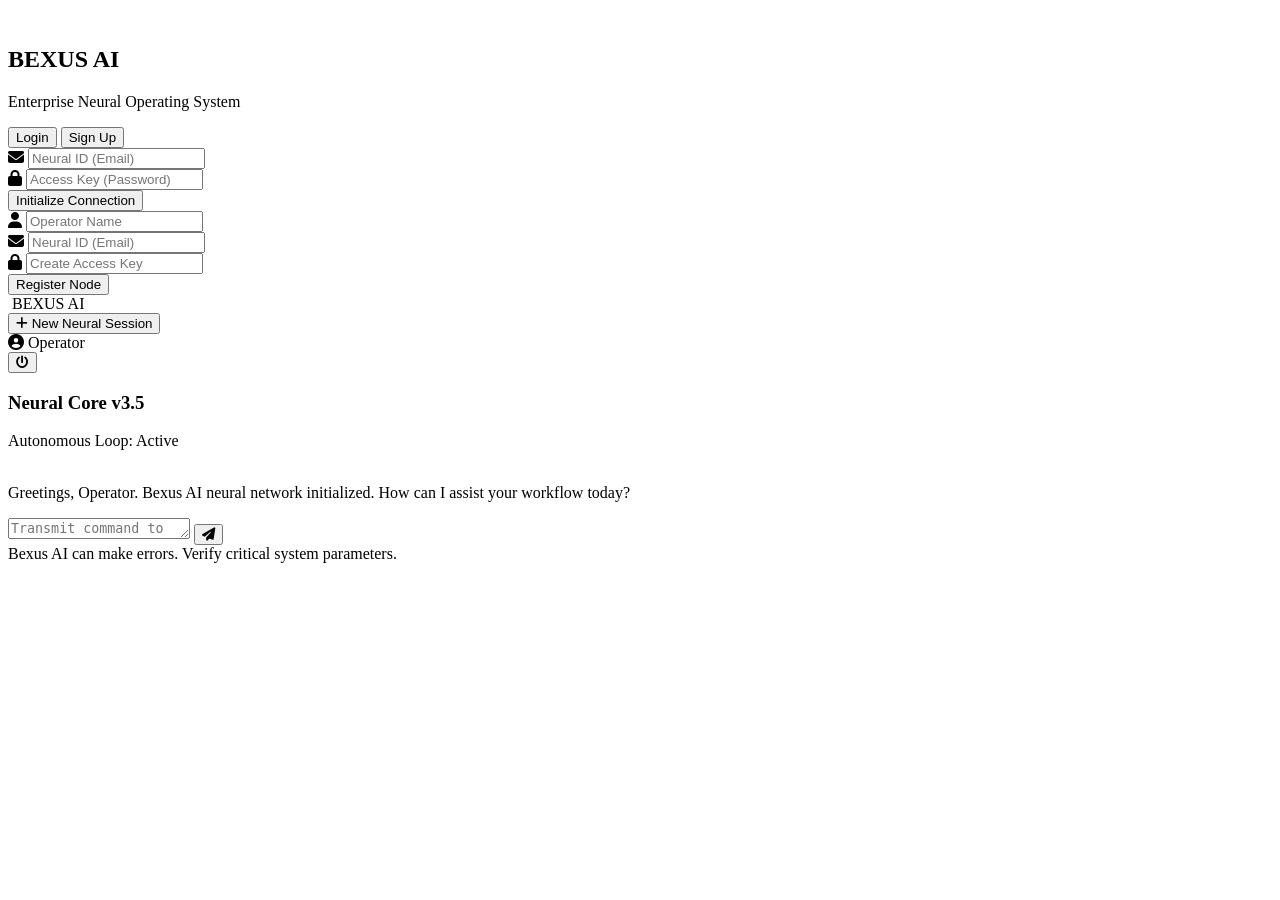
==== index.html @ 7ac2e6e9 "Add initial HTML structure for Bexus AI app" ====
<!DOCTYPE html>
<html lang="en">
<head>
    <meta charset="UTF-8">
    <meta name="viewport" content="width=device-width, initial-scale=1.0">
    <title>Bexus AI - Enterprise Neural OS</title>
    <link rel="stylesheet" href="style.css">
    <!-- FontAwesome for Icons -->
    <link rel="stylesheet" href="https://cdnjs.cloudflare.com/ajax/libs/font-awesome/6.4.0/css/all.min.css">
</head>
<body>

    <!-- AUTHENTICATION SCREEN -->
    <div id="auth-container" class="auth-wrapper">
        <div class="auth-card">
            <div class="auth-header">
                <i class="fa-solid fa-brain-circuit glow-icon"></i>
                <h2>BEXUS AI</h2>
                <p>Enterprise Neural Operating System</p>
            </div>
            
            <div class="tab-switcher">
                <button class="tab-btn active" onclick="switchTab('login')">Login</button>
                <button class="tab-btn" onclick="switchTab('signup')">Sign Up</button>
            </div>

            <!-- Login Form -->
            <form id="login-form" class="auth-form" onsubmit="handleAuth(event, 'login')">
                <div class="input-group">
                    <i class="fa-solid fa-envelope"></i>
                    <input type="email" placeholder="Neural ID (Email)" required>
                </div>
                <div class="input-group">
                    <i class="fa-solid fa-lock"></i>
                    <input type="password" placeholder="Access Key (Password)" required>
                </div>
                <button type="submit" class="primary-btn">Initialize Connection</button>
            </form>

            <!-- Signup Form -->
            <form id="signup-form" class="auth-form hidden" onsubmit="handleAuth(event, 'signup')">
                <div class="input-group">
                    <i class="fa-solid fa-user"></i>
                    <input type="text" placeholder="Operator Name" required>
                </div>
                <div class="input-group">
                    <i class="fa-solid fa-envelope"></i>
                    <input type="email" placeholder="Neural ID (Email)" required>
                </div>
                <div class="input-group">
                    <i class="fa-solid fa-lock"></i>
                    <input type="password" placeholder="Create Access Key" required>
                </div>
                <button type="submit" class="primary-btn">Register Node</button>
            </form>
        </div>
    </div>

    <!-- MAIN APP DASHBOARD (Hidden by default) -->
    <div id="app-container" class="app-wrapper hidden">
        <!-- Sidebar -->
        <aside class="sidebar">
            <div class="sidebar-brand">
                <i class="fa-solid fa-brain-circuit"></i>
                <span>BEXUS AI</span>
            </div>
            <button class="new-chat-btn" onclick="startNewChat()">
                <i class="fa-solid fa-plus"></i> New Neural Session
            </button>
            <div class="chat-history-list" id="history-list">
                <!-- Dynamic History Will Go Here -->
            </div>
            <div class="sidebar-footer">
                <div class="user-profile">
                    <i class="fa-solid fa-circle-user"></i>
                    <span id="display-username">Operator</span>
                </div>
                <button class="logout-btn" onclick="handleLogout()" title="Disconnect">
                    <i class="fa-solid fa-power-off"></i>
                </button>
            </div>
        </aside>

        <!-- Main Chat Area -->
        <main class="chat-main">
            <header class="chat-header">
                <h3>Neural Core v3.5</h3>
                <div class="system-status">
                    <span class="status-dot"></span> Autonomous Loop: Active
                </div>
            </header>

            <div class="chat-messages" id="chat-messages">
                <div class="message ai-message">
                    <div class="msg-icon"><i class="fa-solid fa-brain-circuit"></i></div>
                    <div class="msg-content">
                        <p>Greetings, Operator. Bexus AI neural network initialized. How can I assist your workflow today?</p>
                    </div>
                </div>
            </div>

            <div class="chat-input-area">
                <div class="input-box-wrapper">
                    <textarea id="user-input" placeholder="Transmit command to Bexus AI..." rows="1" onkeydown="handleKeyPress(event)"></textarea>
                    <button class="send-btn" onclick="sendMessage()">
                        <i class="fa-solid fa-paper-plane"></i>
                    </button>
                </div>
                <div class="disclaimer">Bexus AI can make errors. Verify critical system parameters.</div>
            </div>
        </main>
    </div>

    <script src="script.js"></script>
</body>
</html>
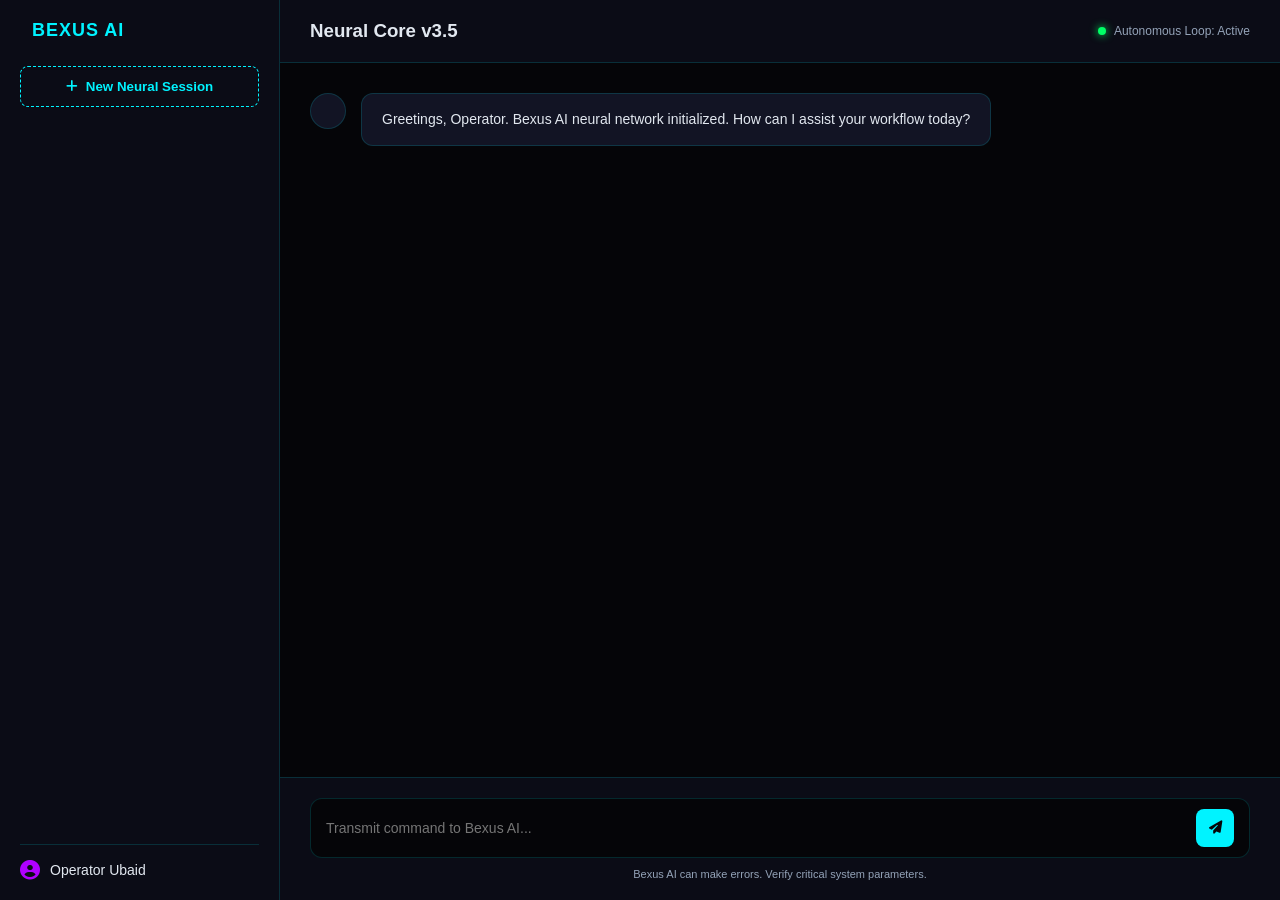
==== commit 4fe2a95b: "Update index.html" ====
--- a/index.html
+++ b/index.html
@@ -10,54 +10,8 @@
 </head>
 <body>
 
-    <!-- AUTHENTICATION SCREEN -->
-    <div id="auth-container" class="auth-wrapper">
-        <div class="auth-card">
-            <div class="auth-header">
-                <i class="fa-solid fa-brain-circuit glow-icon"></i>
-                <h2>BEXUS AI</h2>
-                <p>Enterprise Neural Operating System</p>
-            </div>
-            
-            <div class="tab-switcher">
-                <button class="tab-btn active" onclick="switchTab('login')">Login</button>
-                <button class="tab-btn" onclick="switchTab('signup')">Sign Up</button>
-            </div>
-
-            <!-- Login Form -->
-            <form id="login-form" class="auth-form" onsubmit="handleAuth(event, 'login')">
-                <div class="input-group">
-                    <i class="fa-solid fa-envelope"></i>
-                    <input type="email" placeholder="Neural ID (Email)" required>
-                </div>
-                <div class="input-group">
-                    <i class="fa-solid fa-lock"></i>
-                    <input type="password" placeholder="Access Key (Password)" required>
-                </div>
-                <button type="submit" class="primary-btn">Initialize Connection</button>
-            </form>
-
-            <!-- Signup Form -->
-            <form id="signup-form" class="auth-form hidden" onsubmit="handleAuth(event, 'signup')">
-                <div class="input-group">
-                    <i class="fa-solid fa-user"></i>
-                    <input type="text" placeholder="Operator Name" required>
-                </div>
-                <div class="input-group">
-                    <i class="fa-solid fa-envelope"></i>
-                    <input type="email" placeholder="Neural ID (Email)" required>
-                </div>
-                <div class="input-group">
-                    <i class="fa-solid fa-lock"></i>
-                    <input type="password" placeholder="Create Access Key" required>
-                </div>
-                <button type="submit" class="primary-btn">Register Node</button>
-            </form>
-        </div>
-    </div>
-
-    <!-- MAIN APP DASHBOARD (Hidden by default) -->
-    <div id="app-container" class="app-wrapper hidden">
+    <!-- MAIN APP DASHBOARD (Visible immediately without login) -->
+    <div id="app-container" class="app-wrapper">
         <!-- Sidebar -->
         <aside class="sidebar">
             <div class="sidebar-brand">
@@ -73,11 +27,8 @@
             <div class="sidebar-footer">
                 <div class="user-profile">
                     <i class="fa-solid fa-circle-user"></i>
-                    <span id="display-username">Operator</span>
+                    <span id="display-username">Operator Ubaid</span>
                 </div>
-                <button class="logout-btn" onclick="handleLogout()" title="Disconnect">
-                    <i class="fa-solid fa-power-off"></i>
-                </button>
             </div>
         </aside>
 
--- a/style.css
+++ b/style.css
@@ -0,0 +1,379 @@
+:root {
+    --bg-deep: #050508;
+    --bg-panel: #0b0c16;
+    --bg-card: #121424;
+    --neon-cyan: #00f3ff;
+    --neon-purple: #b000ff;
+    --text-main: #e2e8f0;
+    --text-muted: #94a3b8;
+    --border-color: rgba(0, 243, 255, 0.15);
+}
+
+* {
+    box-sizing: border-box;
+    margin: 0;
+    padding: 0;
+    font-family: 'Segoe UI', Roboto, Helvetica, Arial, sans-serif;
+}
+
+body {
+    background-color: var(--bg-deep);
+    color: var(--text-main);
+    height: 100vh;
+    overflow: hidden;
+}
+
+.hidden {
+    display: none !important;
+}
+
+/* AUTHENTICATION STYLES */
+.auth-wrapper {
+    display: flex;
+    justify-content: center;
+    align-items: center;
+    height: 100vh;
+    background: radial-gradient(circle at center, #120b24 0%, var(--bg-deep) 100%);
+}
+
+.auth-card {
+    background: var(--bg-panel);
+    border: 1px solid var(--border-color);
+    padding: 40px;
+    border-radius: 16px;
+    width: 100%;
+    max-width: 420px;
+    box-shadow: 0 0 40px rgba(176, 0, 255, 0.1);
+}
+
+.auth-header {
+    text-align: center;
+    margin-bottom: 30px;
+}
+
+.glow-icon {
+    font-size: 40px;
+    color: var(--neon-cyan);
+    filter: drop-shadow(0 0 10px var(--neon-cyan));
+    margin-bottom: 10px;
+}
+
+.auth-header h2 {
+    font-size: 26px;
+    letter-spacing: 2px;
+    color: #fff;
+}
+
+.auth-header p {
+    color: var(--text-muted);
+    font-size: 13px;
+    margin-top: 5px;
+}
+
+.tab-switcher {
+    display: flex;
+    background: var(--bg-deep);
+    border-radius: 8px;
+    margin-bottom: 25px;
+    padding: 4px;
+}
+
+.tab-btn {
+    flex: 1;
+    background: transparent;
+    border: none;
+    color: var(--text-muted);
+    padding: 10px;
+    cursor: pointer;
+    font-weight: 600;
+    border-radius: 6px;
+    transition: 0.3s;
+}
+
+.tab-btn.active {
+    background: var(--bg-card);
+    color: var(--neon-cyan);
+    box-shadow: 0 0 10px rgba(0, 243, 255, 0.2);
+}
+
+.input-group {
+    position: relative;
+    margin-bottom: 20px;
+}
+
+.input-group i {
+    position: absolute;
+    left: 15px;
+    top: 50%;
+    transform: translateY(-50%);
+    color: var(--text-muted);
+}
+
+.input-group input {
+    width: 100%;
+    background: var(--bg-deep);
+    border: 1px solid var(--border-color);
+    padding: 12px 15px 12px 45px;
+    border-radius: 8px;
+    color: #fff;
+    font-size: 14px;
+    outline: none;
+    transition: 0.3s;
+}
+
+.input-group input:focus {
+    border-color: var(--neon-cyan);
+    box-shadow: 0 0 10px rgba(0, 243, 255, 0.3);
+}
+
+.primary-btn {
+    width: 100%;
+    background: linear-gradient(135deg, var(--neon-cyan), var(--neon-purple));
+    border: none;
+    padding: 12px;
+    border-radius: 8px;
+    color: #fff;
+    font-weight: bold;
+    cursor: pointer;
+    letter-spacing: 1px;
+    transition: 0.3s;
+}
+
+.primary-btn:hover {
+    opacity: 0.9;
+    box-shadow: 0 0 20px rgba(0, 243, 255, 0.4);
+}
+
+/* MAIN APP DASHBOARD STYLES */
+.app-wrapper {
+    display: flex;
+    height: 100vh;
+}
+
+.sidebar {
+    width: 280px;
+    background: var(--bg-panel);
+    border-right: 1px solid var(--border-color);
+    display: flex;
+    flex-direction: column;
+    padding: 20px;
+}
+
+.sidebar-brand {
+    display: flex;
+    align-items: center;
+    gap: 12px;
+    font-size: 18px;
+    font-weight: bold;
+    color: var(--neon-cyan);
+    margin-bottom: 25px;
+    letter-spacing: 1px;
+}
+
+.sidebar-brand i {
+    font-size: 24px;
+}
+
+.new-chat-btn {
+    background: transparent;
+    border: 1px dashed var(--neon-cyan);
+    color: var(--neon-cyan);
+    padding: 12px;
+    border-radius: 8px;
+    cursor: pointer;
+    font-weight: 600;
+    display: flex;
+    align-items: center;
+    justify-content: center;
+    gap: 8px;
+    margin-bottom: 20px;
+    transition: 0.3s;
+}
+
+.new-chat-btn:hover {
+    background: rgba(0, 243, 255, 0.1);
+    box-shadow: 0 0 15px rgba(0, 243, 255, 0.2);
+}
+
+.chat-history-list {
+    flex: 1;
+    overflow-y: auto;
+}
+
+.sidebar-footer {
+    display: flex;
+    align-items: center;
+    justify-content: space-between;
+    padding-top: 15px;
+    border-top: 1px solid var(--border-color);
+}
+
+.user-profile {
+    display: flex;
+    align-items: center;
+    gap: 10px;
+    font-size: 14px;
+    color: var(--text-main);
+}
+
+.user-profile i {
+    font-size: 20px;
+    color: var(--neon-purple);
+}
+
+.logout-btn {
+    background: transparent;
+    border: none;
+    color: #ff4d4d;
+    cursor: pointer;
+    font-size: 16px;
+    transition: 0.3s;
+}
+
+.logout-btn:hover {
+    text-shadow: 0 0 10px #ff4d4d;
+}
+
+/* CHAT MAIN WINDOW */
+.chat-main {
+    flex: 1;
+    display: flex;
+    flex-direction: column;
+    background: var(--bg-deep);
+}
+
+.chat-header {
+    padding: 20px 30px;
+    background: var(--bg-panel);
+    border-bottom: 1px solid var(--border-color);
+    display: flex;
+    justify-content: space-between;
+    align-items: center;
+}
+
+.system-status {
+    display: flex;
+    align-items: center;
+    gap: 8px;
+    font-size: 12px;
+    color: var(--text-muted);
+}
+
+.status-dot {
+    width: 8px;
+    height: 8px;
+    background-color: #00ff66;
+    border-radius: 50%;
+    box-shadow: 0 0 8px #00ff66;
+}
+
+.chat-messages {
+    flex: 1;
+    padding: 30px;
+    overflow-y: auto;
+    display: flex;
+    flex-direction: column;
+    gap: 20px;
+}
+
+.message {
+    display: flex;
+    gap: 15px;
+    max-width: 800px;
+}
+
+.ai-message {
+    align-self: flex-start;
+}
+
+.user-message {
+    align-self: flex-end;
+    flex-direction: row-reverse;
+}
+
+.msg-icon {
+    width: 36px;
+    height: 36px;
+    background: var(--bg-card);
+    border: 1px solid var(--border-color);
+    border-radius: 50%;
+    display: flex;
+    align-items: center;
+    justify-content: center;
+    color: var(--neon-cyan);
+}
+
+.user-message .msg-icon {
+    color: var(--neon-purple);
+}
+
+.msg-content {
+    background: var(--bg-card);
+    padding: 15px 20px;
+    border-radius: 12px;
+    border: 1px solid var(--border-color);
+    font-size: 14px;
+    line-height: 1.5;
+}
+
+.user-message .msg-content {
+    background: rgba(176, 0, 255, 0.1);
+    border-color: rgba(176, 0, 255, 0.3);
+}
+
+.chat-input-area {
+    padding: 20px 30px;
+    background: var(--bg-panel);
+    border-top: 1px solid var(--border-color);
+}
+
+.input-box-wrapper {
+    display: flex;
+    align-items: center;
+    background: var(--bg-deep);
+    border: 1px solid var(--border-color);
+    border-radius: 12px;
+    padding: 10px 15px;
+    gap: 10px;
+}
+
+.input-box-wrapper:focus-within {
+    border-color: var(--neon-cyan);
+    box-shadow: 0 0 15px rgba(0, 243, 255, 0.2);
+}
+
+textarea {
+    flex: 1;
+    background: transparent;
+    border: none;
+    color: #fff;
+    resize: none;
+    outline: none;
+    font-size: 14px;
+    max-height: 120px;
+}
+
+.send-btn {
+    background: var(--neon-cyan);
+    border: none;
+    width: 38px;
+    height: 38px;
+    border-radius: 8px;
+    color: var(--bg-deep);
+    cursor: pointer;
+    display: flex;
+    align-items: center;
+    justify-content: center;
+    transition: 0.3s;
+}
+
+.send-btn:hover {
+    box-shadow: 0 0 15px var(--neon-cyan);
+}
+
+.disclaimer {
+    text-align: center;
+    font-size: 11px;
+    color: var(--text-muted);
+    margin-top: 10px;
+}
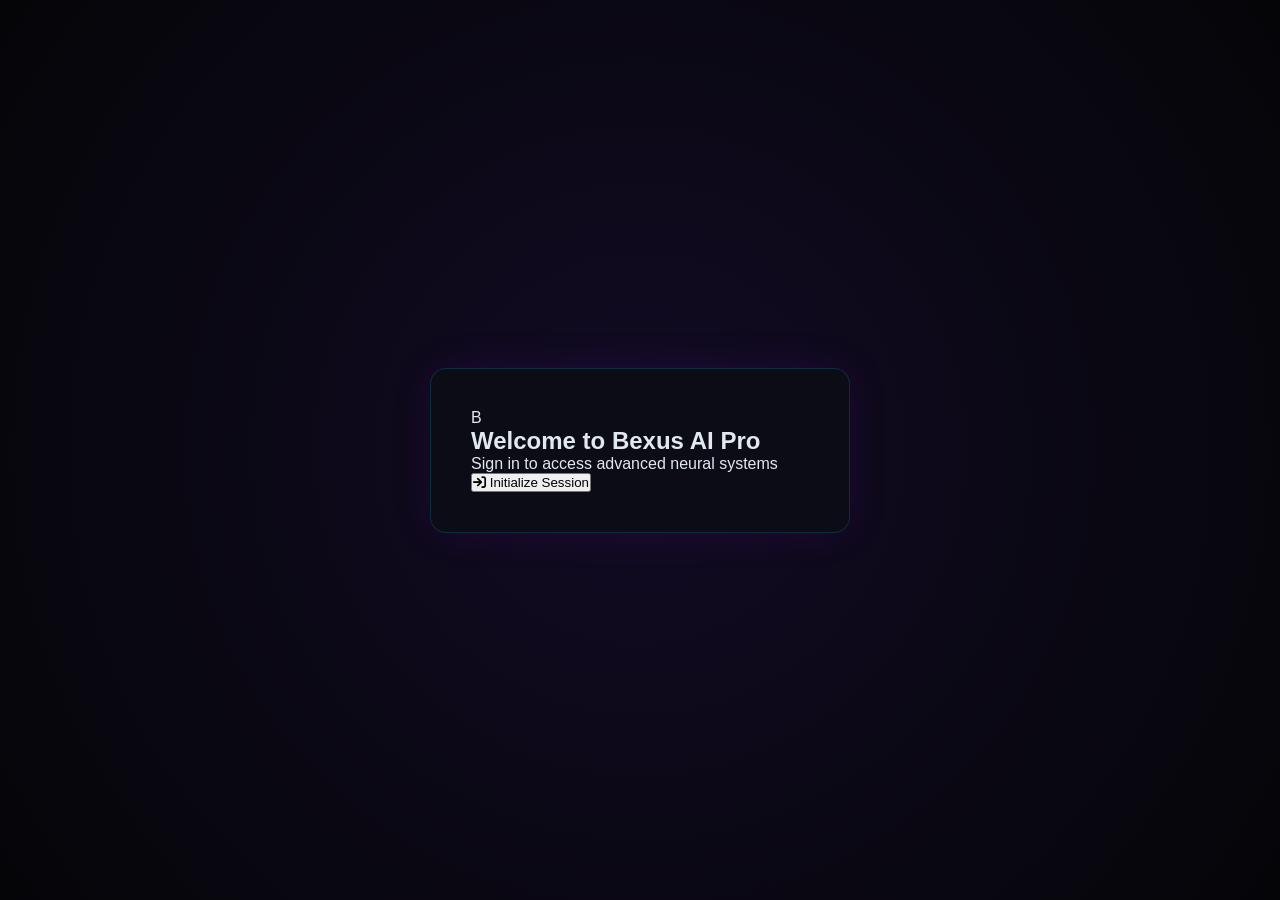
==== commit c6c024d9: "Update index.html" ====
--- a/index.html
+++ b/index.html
@@ -3,61 +3,95 @@
 <head>
     <meta charset="UTF-8">
     <meta name="viewport" content="width=device-width, initial-scale=1.0">
-    <title>Bexus AI - Enterprise Neural OS</title>
+    <title>Bexus AI Pro</title>
     <link rel="stylesheet" href="style.css">
-    <!-- FontAwesome for Icons -->
+    <!-- FontAwesome Icons -->
     <link rel="stylesheet" href="https://cdnjs.cloudflare.com/ajax/libs/font-awesome/6.4.0/css/all.min.css">
 </head>
 <body>
 
-    <!-- MAIN APP DASHBOARD (Visible immediately without login) -->
-    <div id="app-container" class="app-wrapper">
+    <!-- AUTHENTICATION SCREEN -->
+    <div id="auth-container" class="auth-wrapper">
+        <div class="auth-card">
+            <div class="auth-logo">B</div>
+            <h2>Welcome to Bexus AI Pro</h2>
+            <p>Sign in to access advanced neural systems</p>
+            <button class="auth-btn" onclick="handleLogin()">
+                <i class="fa-solid fa-arrow-right-to-bracket"></i> Initialize Session
+            </button>
+        </div>
+    </div>
+
+    <!-- MAIN APP DASHBOARD -->
+    <div id="app-container" class="app-wrapper hidden">
         <!-- Sidebar -->
-        <aside class="sidebar">
-            <div class="sidebar-brand">
-                <i class="fa-solid fa-brain-circuit"></i>
-                <span>BEXUS AI</span>
+        <aside class="sidebar" id="sidebar">
+            <div class="sidebar-top">
+                <div class="brand-box">
+                    <div class="brand-logo">B</div>
+                    <span class="brand-name">Bexus AI Pro</span>
+                </div>
+                <button class="icon-btn" onclick="toggleSidebar()" title="Toggle Sidebar">
+                    <i class="fa-solid fa-panel-folds"></i>
+                </button>
             </div>
+
             <button class="new-chat-btn" onclick="startNewChat()">
-                <i class="fa-solid fa-plus"></i> New Neural Session
+                <i class="fa-solid fa-plus"></i> New chat
             </button>
+
+            <div class="search-chats">
+                <i class="fa-solid fa-magnifying-glass"></i>
+                <input type="text" placeholder="Search chats" id="chat-search" oninput="filterChats()">
+            </div>
+
+            <div class="chats-category">Chats</div>
+            
             <div class="chat-history-list" id="history-list">
-                <!-- Dynamic History Will Go Here -->
+                <div class="history-item active" onclick="selectChat(this)">New chat</div>
             </div>
+
             <div class="sidebar-footer">
-                <div class="user-profile">
-                    <i class="fa-solid fa-circle-user"></i>
-                    <span id="display-username">Operator Ubaid</span>
+                <div class="user-profile" onclick="handleLogout()">
+                    <div class="user-avatar" id="user-initial">U</div>
+                    <div class="user-info">
+                        <span id="username-display">ubaid</span>
+                        <span class="logout-text">Click to sign out</span>
+                    </div>
                 </div>
             </div>
         </aside>
 
         <!-- Main Chat Area -->
         <main class="chat-main">
-            <header class="chat-header">
-                <h3>Neural Core v3.5</h3>
-                <div class="system-status">
-                    <span class="status-dot"></span> Autonomous Loop: Active
+            <header class="main-header">
+                <div class="model-selector-dropdown">
+                    <span>Bexus AI Pro</span>
+                    <i class="fa-solid fa-chevron-down"></i>
                 </div>
             </header>
 
-            <div class="chat-messages" id="chat-messages">
-                <div class="message ai-message">
-                    <div class="msg-icon"><i class="fa-solid fa-brain-circuit"></i></div>
-                    <div class="msg-content">
-                        <p>Greetings, Operator. Bexus AI neural network initialized. How can I assist your workflow today?</p>
-                    </div>
+            <div class="chat-messages-container" id="chat-messages">
+                <!-- Empty State or Welcome Message -->
+                <div class="welcome-screen" id="welcome-screen">
+                    <h1>What can I help with today?</h1>
                 </div>
             </div>
 
-            <div class="chat-input-area">
-                <div class="input-box-wrapper">
-                    <textarea id="user-input" placeholder="Transmit command to Bexus AI..." rows="1" onkeydown="handleKeyPress(event)"></textarea>
-                    <button class="send-btn" onclick="sendMessage()">
-                        <i class="fa-solid fa-paper-plane"></i>
+            <div class="chat-input-section">
+                <div class="input-container">
+                    <div class="input-actions-left">
+                        <button class="tool-btn" title="Attach file"><i class="fa-solid fa-plus"></i></button>
+                        <button class="tool-btn web-search-btn" onclick="toggleWebSearch()"><i class="fa-solid fa-globe"></i> Web search</button>
+                    </div>
+                    <textarea id="user-input" placeholder="Message Bexus AI Pro..." rows="1" oninput="autoResize(this)" onkeydown="handleKeyPress(event)"></textarea>
+                    <button class="send-btn" id="send-btn" onclick="sendMessage()" disabled>
+                        <i class="fa-solid fa-arrow-up"></i>
                     </button>
                 </div>
-                <div class="disclaimer">Bexus AI can make errors. Verify critical system parameters.</div>
+                <div class="disclaimer-footer">
+                    Bexus AI Pro can make mistakes. Consider checking important information.
+                </div>
             </div>
         </main>
     </div>
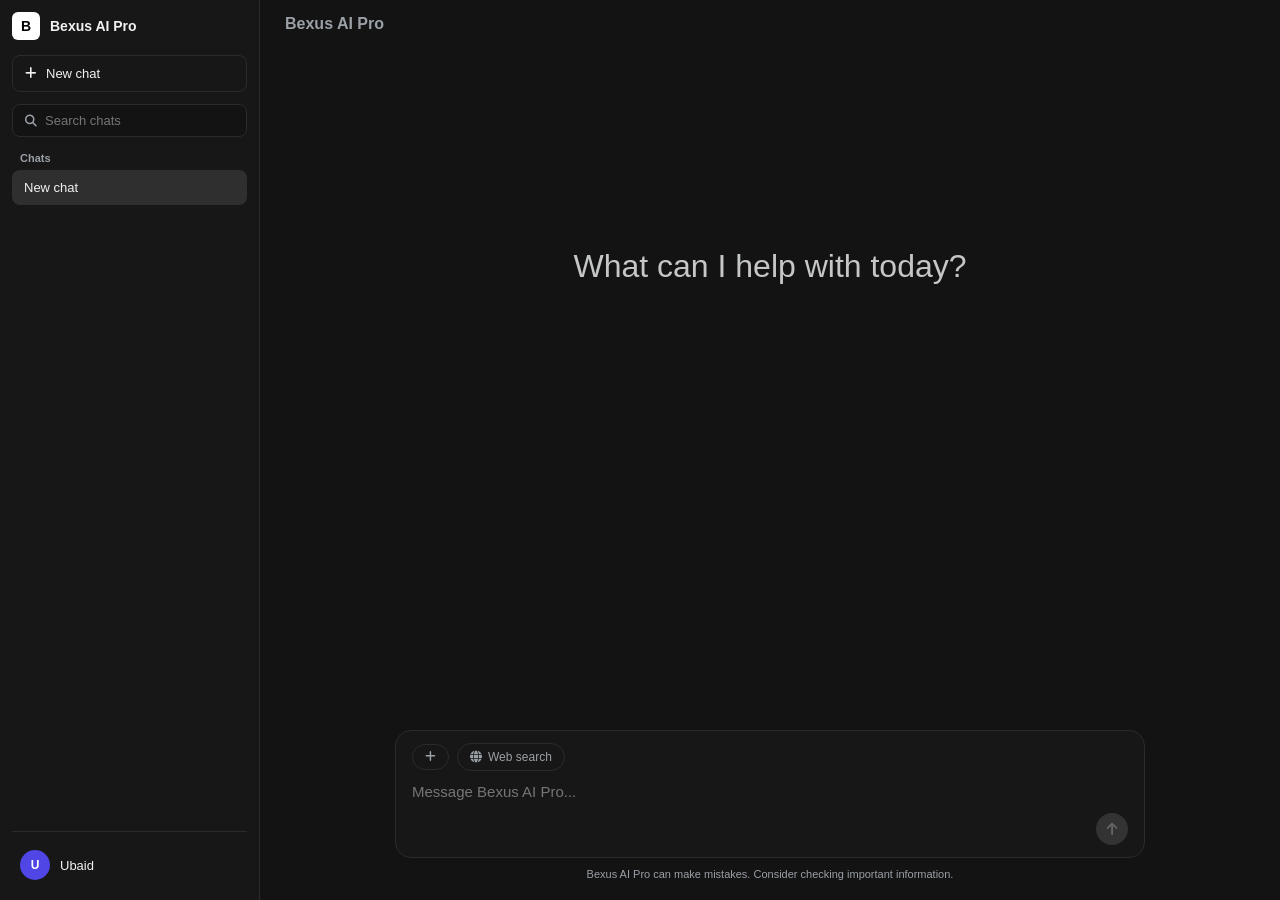
==== commit cbb46aea: "Update index.html" ====
--- a/index.html
+++ b/index.html
@@ -4,36 +4,83 @@
     <meta charset="UTF-8">
     <meta name="viewport" content="width=device-width, initial-scale=1.0">
     <title>Bexus AI Pro</title>
-    <link rel="stylesheet" href="style.css">
-    <!-- FontAwesome Icons -->
     <link rel="stylesheet" href="https://cdnjs.cloudflare.com/ajax/libs/font-awesome/6.4.0/css/all.min.css">
+    <style>
+        :root {
+            --bg-main: #131314;
+            --bg-sidebar: #171717;
+            --bg-hover: #212121;
+            --bg-active: #2f2f2f;
+            --border-color: #2b2b2b;
+            --text-primary: #f1f1f1;
+            --text-secondary: #9aa0a6;
+        }
+        * { box-sizing: border-box; margin: 0; padding: 0; font-family: -apple-system, BlinkMacSystemFont, "Segoe UI", Roboto, sans-serif; }
+        body { background-color: var(--bg-main); color: var(--text-primary); height: 100vh; overflow: hidden; }
+        .app-wrapper { display: flex; height: 100vh; width: 100vw; }
+        
+        /* Sidebar */
+        .sidebar { width: 260px; background-color: var(--bg-sidebar); border-right: 1px solid var(--border-color); display: flex; flex-direction: column; padding: 12px; }
+        .sidebar-top { display: flex; align-items: center; justify-content: space-between; margin-bottom: 15px; }
+        .brand-box { display: flex; align-items: center; gap: 10px; }
+        .brand-logo { width: 28px; height: 28px; background: #fff; color: #000; font-weight: bold; font-size: 14px; display: flex; align-items: center; justify-content: center; border-radius: 6px; }
+        .brand-name { font-size: 14px; font-weight: 600; }
+        .new-chat-btn { background: transparent; border: 1px solid var(--border-color); color: var(--text-primary); padding: 10px 12px; border-radius: 8px; cursor: pointer; display: flex; align-items: center; gap: 10px; font-size: 13px; font-weight: 500; margin-bottom: 12px; transition: 0.2s; }
+        .new-chat-btn:hover { background: var(--bg-hover); }
+        .search-chats { display: flex; align-items: center; background: var(--bg-main); border: 1px solid var(--border-color); border-radius: 8px; padding: 8px 12px; gap: 8px; margin-bottom: 15px; }
+        .search-chats i { color: var(--text-secondary); font-size: 12px; }
+        .search-chats input { background: transparent; border: none; color: #fff; outline: none; font-size: 13px; width: 100%; }
+        .chats-category { font-size: 11px; color: var(--text-secondary); padding: 0 8px 6px 8px; font-weight: 600; }
+        .chat-history-list { flex: 1; overflow-y: auto; display: flex; flex-direction: column; gap: 2px; }
+        .history-item { padding: 10px 12px; border-radius: 8px; font-size: 13px; color: var(--text-secondary); cursor: pointer; }
+        .history-item:hover { background: var(--bg-hover); color: var(--text-primary); }
+        .history-item.active { background: var(--bg-active); color: var(--text-primary); }
+        
+        /* Sidebar Footer */
+        .sidebar-footer { border-top: 1px solid var(--border-color); padding-top: 10px; }
+        .user-profile { display: flex; align-items: center; gap: 10px; padding: 8px; border-radius: 8px; }
+        .user-avatar { width: 30px; height: 30px; background: #4f46e5; color: #fff; border-radius: 50%; display: flex; align-items: center; justify-content: center; font-weight: bold; font-size: 12px; }
+        .user-info { display: flex; flex-direction: column; }
+        .user-info span:first-child { font-size: 13px; font-weight: 500; text-transform: capitalize; }
+        
+        /* Chat Main */
+        .chat-main { flex: 1; display: flex; flex-direction: column; background-color: var(--bg-main); position: relative; }
+        .main-header { padding: 15px 25px; display: flex; align-items: center; font-size: 16px; font-weight: 600; color: var(--text-secondary); }
+        .chat-messages-container { flex: 1; overflow-y: auto; padding: 20px; display: flex; flex-direction: column; align-items: center; }
+        .welcome-screen { margin-top: 20vh; text-align: center; }
+        .welcome-screen h1 { font-size: 32px; font-weight: 500; color: #c4c7c5; }
+        
+        /* Chat Input */
+        .chat-input-section { padding: 20px; display: flex; flex-direction: column; align-items: center; }
+        .input-container { width: 100%; max-width: 750px; background: var(--bg-sidebar); border: 1px solid var(--border-color); border-radius: 16px; padding: 12px 16px; display: flex; flex-direction: column; gap: 10px; }
+        .input-container:focus-within { border-color: #555; }
+        textarea { width: 100%; background: transparent; border: none; color: #fff; outline: none; resize: none; font-size: 15px; max-height: 150px; line-height: 1.5; }
+        .input-actions-left { display: flex; align-items: center; gap: 8px; }
+        .tool-btn { background: transparent; border: 1px solid var(--border-color); color: var(--text-secondary); padding: 6px 12px; border-radius: 20px; font-size: 12px; cursor: pointer; display: flex; align-items: center; gap: 6px; }
+        .tool-btn:hover { background: var(--bg-hover); color: var(--text-primary); }
+        .tool-btn.active { background: #1e3a8a; border-color: #3b82f6; color: #93c5fd; }
+        .send-btn { align-self: flex-end; background: #fff; border: none; width: 32px; height: 32px; border-radius: 50%; color: #000; cursor: pointer; display: flex; align-items: center; justify-content: center; font-size: 14px; }
+        .send-btn:disabled { background: #333; color: #666; cursor: not-allowed; }
+        .disclaimer-footer { font-size: 11px; color: var(--text-secondary); margin-top: 10px; text-align: center; }
+        
+        /* Messages */
+        .message-row { width: 100%; max-width: 750px; display: flex; margin-bottom: 24px; gap: 16px; }
+        .message-row.user { justify-content: flex-end; }
+        .msg-bubble { padding: 12px 16px; border-radius: 12px; font-size: 14px; line-height: 1.6; max-width: 80%; }
+        .message-row.user .msg-bubble { background: var(--bg-hover); color: #fff; border-top-right-radius: 2px; }
+        .message-row.ai .msg-bubble { background: transparent; color: var(--text-primary); padding: 0; }
+    </style>
 </head>
 <body>
 
-    <!-- AUTHENTICATION SCREEN -->
-    <div id="auth-container" class="auth-wrapper">
-        <div class="auth-card">
-            <div class="auth-logo">B</div>
-            <h2>Welcome to Bexus AI Pro</h2>
-            <p>Sign in to access advanced neural systems</p>
-            <button class="auth-btn" onclick="handleLogin()">
-                <i class="fa-solid fa-arrow-right-to-bracket"></i> Initialize Session
-            </button>
-        </div>
-    </div>
-
-    <!-- MAIN APP DASHBOARD -->
-    <div id="app-container" class="app-wrapper hidden">
+    <div class="app-wrapper">
         <!-- Sidebar -->
-        <aside class="sidebar" id="sidebar">
+        <aside class="sidebar">
             <div class="sidebar-top">
                 <div class="brand-box">
                     <div class="brand-logo">B</div>
                     <span class="brand-name">Bexus AI Pro</span>
                 </div>
-                <button class="icon-btn" onclick="toggleSidebar()" title="Toggle Sidebar">
-                    <i class="fa-solid fa-panel-folds"></i>
-                </button>
             </div>
 
             <button class="new-chat-btn" onclick="startNewChat()">
@@ -48,15 +95,14 @@
             <div class="chats-category">Chats</div>
             
             <div class="chat-history-list" id="history-list">
-                <div class="history-item active" onclick="selectChat(this)">New chat</div>
+                <div class="history-item active">New chat</div>
             </div>
 
             <div class="sidebar-footer">
-                <div class="user-profile" onclick="handleLogout()">
-                    <div class="user-avatar" id="user-initial">U</div>
+                <div class="user-profile">
+                    <div class="user-avatar">U</div>
                     <div class="user-info">
-                        <span id="username-display">ubaid</span>
-                        <span class="logout-text">Click to sign out</span>
+                        <span>ubaid</span>
                     </div>
                 </div>
             </div>
@@ -65,14 +111,10 @@
         <!-- Main Chat Area -->
         <main class="chat-main">
             <header class="main-header">
-                <div class="model-selector-dropdown">
-                    <span>Bexus AI Pro</span>
-                    <i class="fa-solid fa-chevron-down"></i>
-                </div>
+                <span>Bexus AI Pro</span>
             </header>
 
             <div class="chat-messages-container" id="chat-messages">
-                <!-- Empty State or Welcome Message -->
                 <div class="welcome-screen" id="welcome-screen">
                     <h1>What can I help with today?</h1>
                 </div>
@@ -81,7 +123,7 @@
             <div class="chat-input-section">
                 <div class="input-container">
                     <div class="input-actions-left">
-                        <button class="tool-btn" title="Attach file"><i class="fa-solid fa-plus"></i></button>
+                        <button class="tool-btn"><i class="fa-solid fa-plus"></i></button>
                         <button class="tool-btn web-search-btn" onclick="toggleWebSearch()"><i class="fa-solid fa-globe"></i> Web search</button>
                     </div>
                     <textarea id="user-input" placeholder="Message Bexus AI Pro..." rows="1" oninput="autoResize(this)" onkeydown="handleKeyPress(event)"></textarea>
@@ -96,6 +138,92 @@
         </main>
     </div>
 
-    <script src="script.js"></script>
+    <script>
+        const textarea = document.getElementById('user-input');
+        const sendBtn = document.getElementById('send-btn');
+
+        textarea.addEventListener('input', function() {
+            if (this.value.trim().length > 0) {
+                sendBtn.removeAttribute('disabled');
+            } else {
+                sendBtn.setAttribute('disabled', 'true');
+            }
+        });
+
+        function autoResize(element) {
+            element.style.height = 'auto';
+            element.style.height = element.scrollHeight + 'px';
+        }
+
+        let webSearchActive = false;
+        function toggleWebSearch() {
+            webSearchActive = !webSearchActive;
+            const btn = document.querySelector('.web-search-btn');
+            if (webSearchActive) {
+                btn.classList.add('active');
+            } else {
+                btn.classList.remove('active');
+            }
+        }
+
+        function sendMessage() {
+            const text = textarea.value.trim();
+            if (!text) return;
+
+            const chatContainer = document.getElementById('chat-messages');
+            const welcomeScreen = document.getElementById('welcome-screen');
+            if (welcomeScreen) { welcomeScreen.remove(); }
+
+            chatContainer.insertAdjacentHTML('beforeend', `
+                <div class="message-row user">
+                    <div class="msg-bubble">${escapeHtml(text)}</div>
+                </div>
+            `);
+
+            textarea.value = '';
+            textarea.style.height = 'auto';
+            sendBtn.setAttribute('disabled', 'true');
+            chatContainer.scrollTop = chatContainer.scrollHeight;
+
+            setTimeout(() => {
+                chatContainer.insertAdjacentHTML('beforeend', `
+                    <div class="message-row ai">
+                        <div class="msg-bubble">
+                            <p>I am analyzing your request regarding "${escapeHtml(text)}". As Bexus AI Pro, my systems are ready to help.</p>
+                        </div>
+                    </div>
+                `);
+                chatContainer.scrollTop = chatContainer.scrollHeight;
+            }, 1000);
+        }
+
+        function handleKeyPress(event) {
+            if (event.key === 'Enter' && !event.shiftKey) {
+                event.preventDefault();
+                sendMessage();
+            }
+        }
+
+        function startNewChat() {
+            const chatContainer = document.getElementById('chat-messages');
+            chatContainer.innerHTML = `
+                <div class="welcome-screen" id="welcome-screen">
+                    <h1>What can I help with today?</h1>
+                </div>
+            `;
+        }
+
+        function filterChats() {
+            const query = document.getElementById('chat-search').value.toLowerCase();
+            document.querySelectorAll('.history-item').forEach(item => {
+                item.style.display = item.textContent.toLowerCase().includes(query) ? 'block' : 'none';
+            });
+        }
+
+        function escapeHtml(text) {
+            const map = { '&': '&amp;', '<': '&lt;', '>': '&gt;', '"': '&quot;', "'": '&#039;' };
+            return text.replace(/[&<>"']/g, m => map[m]);
+        }
+    </script>
 </body>
 </html>
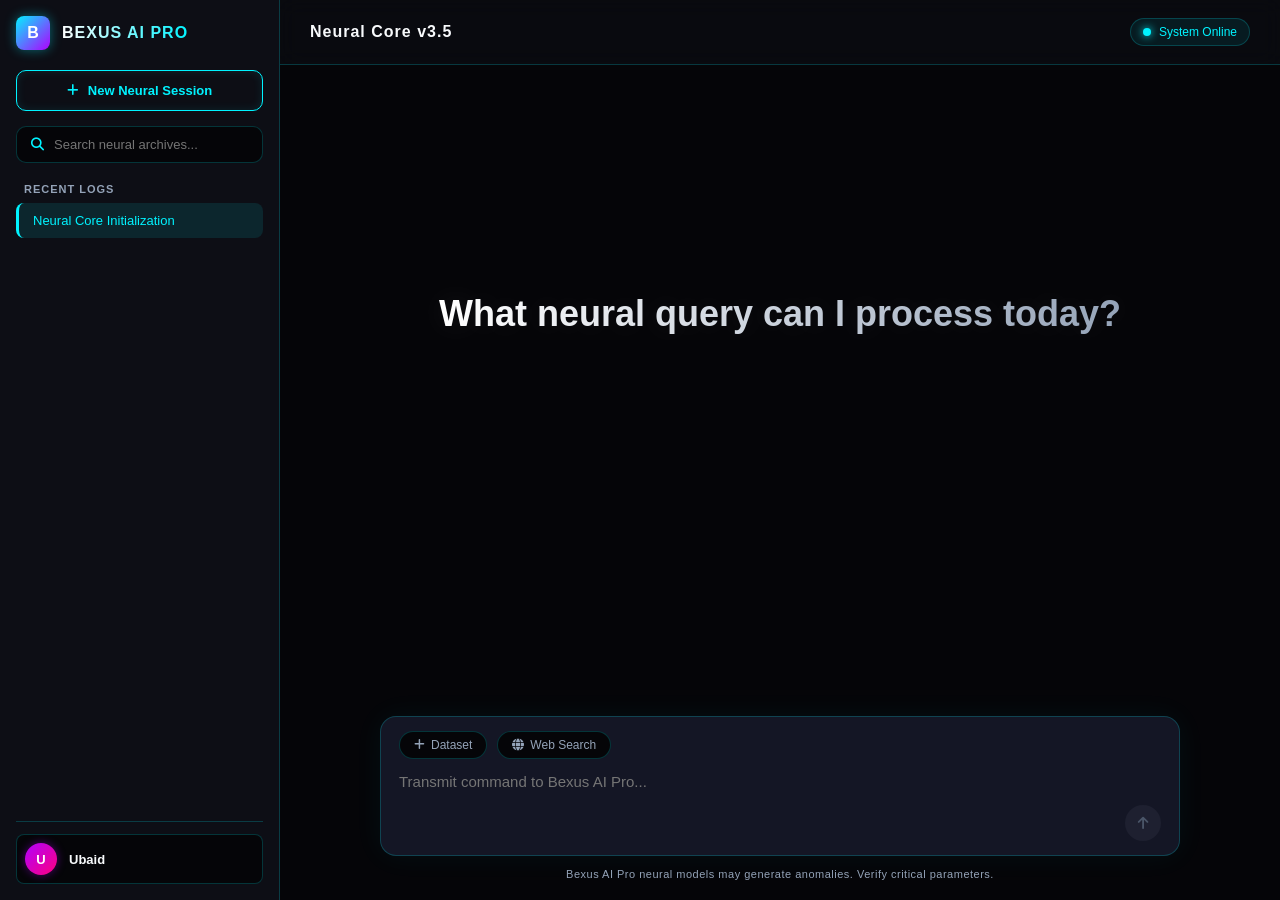
==== commit dd13e4e1: "Update index.html" ====
--- a/index.html
+++ b/index.html
@@ -3,72 +3,426 @@
 <head>
     <meta charset="UTF-8">
     <meta name="viewport" content="width=device-width, initial-scale=1.0">
-    <title>Bexus AI Pro</title>
+    <title>Bexus AI Pro - Neural Matrix</title>
     <link rel="stylesheet" href="https://cdnjs.cloudflare.com/ajax/libs/font-awesome/6.4.0/css/all.min.css">
     <style>
         :root {
-            --bg-main: #131314;
-            --bg-sidebar: #171717;
-            --bg-hover: #212121;
-            --bg-active: #2f2f2f;
-            --border-color: #2b2b2b;
-            --text-primary: #f1f1f1;
-            --text-secondary: #9aa0a6;
-        }
-        * { box-sizing: border-box; margin: 0; padding: 0; font-family: -apple-system, BlinkMacSystemFont, "Segoe UI", Roboto, sans-serif; }
-        body { background-color: var(--bg-main); color: var(--text-primary); height: 100vh; overflow: hidden; }
-        .app-wrapper { display: flex; height: 100vh; width: 100vw; }
-        
-        /* Sidebar */
-        .sidebar { width: 260px; background-color: var(--bg-sidebar); border-right: 1px solid var(--border-color); display: flex; flex-direction: column; padding: 12px; }
-        .sidebar-top { display: flex; align-items: center; justify-content: space-between; margin-bottom: 15px; }
-        .brand-box { display: flex; align-items: center; gap: 10px; }
-        .brand-logo { width: 28px; height: 28px; background: #fff; color: #000; font-weight: bold; font-size: 14px; display: flex; align-items: center; justify-content: center; border-radius: 6px; }
-        .brand-name { font-size: 14px; font-weight: 600; }
-        .new-chat-btn { background: transparent; border: 1px solid var(--border-color); color: var(--text-primary); padding: 10px 12px; border-radius: 8px; cursor: pointer; display: flex; align-items: center; gap: 10px; font-size: 13px; font-weight: 500; margin-bottom: 12px; transition: 0.2s; }
-        .new-chat-btn:hover { background: var(--bg-hover); }
-        .search-chats { display: flex; align-items: center; background: var(--bg-main); border: 1px solid var(--border-color); border-radius: 8px; padding: 8px 12px; gap: 8px; margin-bottom: 15px; }
-        .search-chats i { color: var(--text-secondary); font-size: 12px; }
-        .search-chats input { background: transparent; border: none; color: #fff; outline: none; font-size: 13px; width: 100%; }
-        .chats-category { font-size: 11px; color: var(--text-secondary); padding: 0 8px 6px 8px; font-weight: 600; }
-        .chat-history-list { flex: 1; overflow-y: auto; display: flex; flex-direction: column; gap: 2px; }
-        .history-item { padding: 10px 12px; border-radius: 8px; font-size: 13px; color: var(--text-secondary); cursor: pointer; }
-        .history-item:hover { background: var(--bg-hover); color: var(--text-primary); }
-        .history-item.active { background: var(--bg-active); color: var(--text-primary); }
-        
-        /* Sidebar Footer */
-        .sidebar-footer { border-top: 1px solid var(--border-color); padding-top: 10px; }
-        .user-profile { display: flex; align-items: center; gap: 10px; padding: 8px; border-radius: 8px; }
-        .user-avatar { width: 30px; height: 30px; background: #4f46e5; color: #fff; border-radius: 50%; display: flex; align-items: center; justify-content: center; font-weight: bold; font-size: 12px; }
-        .user-info { display: flex; flex-direction: column; }
-        .user-info span:first-child { font-size: 13px; font-weight: 500; text-transform: capitalize; }
-        
-        /* Chat Main */
-        .chat-main { flex: 1; display: flex; flex-direction: column; background-color: var(--bg-main); position: relative; }
-        .main-header { padding: 15px 25px; display: flex; align-items: center; font-size: 16px; font-weight: 600; color: var(--text-secondary); }
-        .chat-messages-container { flex: 1; overflow-y: auto; padding: 20px; display: flex; flex-direction: column; align-items: center; }
-        .welcome-screen { margin-top: 20vh; text-align: center; }
-        .welcome-screen h1 { font-size: 32px; font-weight: 500; color: #c4c7c5; }
-        
-        /* Chat Input */
-        .chat-input-section { padding: 20px; display: flex; flex-direction: column; align-items: center; }
-        .input-container { width: 100%; max-width: 750px; background: var(--bg-sidebar); border: 1px solid var(--border-color); border-radius: 16px; padding: 12px 16px; display: flex; flex-direction: column; gap: 10px; }
-        .input-container:focus-within { border-color: #555; }
-        textarea { width: 100%; background: transparent; border: none; color: #fff; outline: none; resize: none; font-size: 15px; max-height: 150px; line-height: 1.5; }
-        .input-actions-left { display: flex; align-items: center; gap: 8px; }
-        .tool-btn { background: transparent; border: 1px solid var(--border-color); color: var(--text-secondary); padding: 6px 12px; border-radius: 20px; font-size: 12px; cursor: pointer; display: flex; align-items: center; gap: 6px; }
-        .tool-btn:hover { background: var(--bg-hover); color: var(--text-primary); }
-        .tool-btn.active { background: #1e3a8a; border-color: #3b82f6; color: #93c5fd; }
-        .send-btn { align-self: flex-end; background: #fff; border: none; width: 32px; height: 32px; border-radius: 50%; color: #000; cursor: pointer; display: flex; align-items: center; justify-content: center; font-size: 14px; }
-        .send-btn:disabled { background: #333; color: #666; cursor: not-allowed; }
-        .disclaimer-footer { font-size: 11px; color: var(--text-secondary); margin-top: 10px; text-align: center; }
-        
-        /* Messages */
-        .message-row { width: 100%; max-width: 750px; display: flex; margin-bottom: 24px; gap: 16px; }
-        .message-row.user { justify-content: flex-end; }
-        .msg-bubble { padding: 12px 16px; border-radius: 12px; font-size: 14px; line-height: 1.6; max-width: 80%; }
-        .message-row.user .msg-bubble { background: var(--bg-hover); color: #fff; border-top-right-radius: 2px; }
-        .message-row.ai .msg-bubble { background: transparent; color: var(--text-primary); padding: 0; }
+            --bg-deep: #050508;
+            --bg-panel: #0d0e15;
+            --bg-card: #141625;
+            --neon-cyan: #00f3ff;
+            --neon-purple: #b000ff;
+            --text-main: #f8fafc;
+            --text-muted: #94a3b8;
+            --border-glow: rgba(0, 243, 255, 0.2);
+        }
+
+        * {
+            box-sizing: border-box;
+            margin: 0;
+            padding: 0;
+            font-family: 'Segoe UI', Roboto, Helvetica, Arial, sans-serif;
+        }
+
+        body {
+            background-color: var(--bg-deep);
+            color: var(--text-main);
+            height: 100vh;
+            overflow: hidden;
+            background-image: radial-gradient(circle at 10% 20%, rgba(176, 0, 255, 0.05) 0%, transparent 40%),
+                              radial-gradient(circle at 90% 80%, rgba(0, 243, 255, 0.05) 0%, transparent 40%);
+        }
+
+        .app-wrapper {
+            display: flex;
+            height: 100vh;
+            width: 100vw;
+        }
+
+        /* Sidebar Style */
+        .sidebar {
+            width: 280px;
+            background: var(--bg-panel);
+            border-right: 1px solid var(--border-glow);
+            display: flex;
+            flex-direction: column;
+            padding: 16px;
+            box-shadow: 5px 0 25px rgba(0, 0, 0, 0.5);
+        }
+
+        .sidebar-top {
+            display: flex;
+            align-items: center;
+            justify-content: space-between;
+            margin-bottom: 20px;
+        }
+
+        .brand-box {
+            display: flex;
+            align-items: center;
+            gap: 12px;
+        }
+
+        .brand-logo {
+            width: 34px;
+            height: 34px;
+            background: linear-gradient(135deg, var(--neon-cyan), var(--neon-purple));
+            color: #fff;
+            font-weight: bold;
+            font-size: 16px;
+            display: flex;
+            align-items: center;
+            justify-content: center;
+            border-radius: 8px;
+            box-shadow: 0 0 12px rgba(0, 243, 255, 0.4);
+        }
+
+        .brand-name {
+            font-size: 16px;
+            font-weight: 700;
+            letter-spacing: 1px;
+            background: linear-gradient(90deg, #fff, var(--neon-cyan));
+            -webkit-background-clip: text;
+            -webkit-text-fill-color: transparent;
+        }
+
+        .new-chat-btn {
+            background: transparent;
+            border: 1px solid var(--neon-cyan);
+            color: var(--neon-cyan);
+            padding: 12px;
+            border-radius: 10px;
+            cursor: pointer;
+            display: flex;
+            align-items: center;
+            justify-content: center;
+            gap: 10px;
+            font-size: 13px;
+            font-weight: 600;
+            margin-bottom: 15px;
+            transition: 0.3s;
+            box-shadow: inset 0 0 10px rgba(0, 243, 255, 0.1);
+        }
+
+        .new-chat-btn:hover {
+            background: rgba(0, 243, 255, 0.15);
+            box-shadow: 0 0 15px rgba(0, 243, 255, 0.3);
+        }
+
+        .search-chats {
+            display: flex;
+            align-items: center;
+            background: var(--bg-deep);
+            border: 1px solid var(--border-glow);
+            border-radius: 10px;
+            padding: 10px 14px;
+            gap: 10px;
+            margin-bottom: 20px;
+        }
+
+        .search-chats i {
+            color: var(--neon-cyan);
+            font-size: 13px;
+        }
+
+        .search-chats input {
+            background: transparent;
+            border: none;
+            color: #fff;
+            outline: none;
+            font-size: 13px;
+            width: 100%;
+        }
+
+        .chats-category {
+            font-size: 11px;
+            color: var(--text-muted);
+            padding: 0 8px 8px 8px;
+            font-weight: 600;
+            letter-spacing: 1px;
+            text-transform: uppercase;
+        }
+
+        .chat-history-list {
+            flex: 1;
+            overflow-y: auto;
+            display: flex;
+            flex-direction: column;
+            gap: 4px;
+        }
+
+        .history-item {
+            padding: 10px 14px;
+            border-radius: 8px;
+            font-size: 13px;
+            color: var(--text-muted);
+            cursor: pointer;
+            transition: 0.2s;
+        }
+
+        .history-item:hover {
+            background: rgba(255, 255, 255, 0.03);
+            color: var(--text-main);
+        }
+
+        .history-item.active {
+            background: rgba(0, 243, 255, 0.1);
+            color: var(--neon-cyan);
+            border-left: 3px solid var(--neon-cyan);
+        }
+
+        .sidebar-footer {
+            border-top: 1px solid var(--border-glow);
+            padding-top: 12px;
+        }
+
+        .user-profile {
+            display: flex;
+            align-items: center;
+            gap: 12px;
+            padding: 8px;
+            border-radius: 8px;
+            background: var(--bg-deep);
+            border: 1px solid var(--border-glow);
+        }
+
+        .user-avatar {
+            width: 32px;
+            height: 32px;
+            background: linear-gradient(135deg, var(--neon-purple), #ff007f);
+            color: #fff;
+            border-radius: 50%;
+            display: flex;
+            align-items: center;
+            justify-content: center;
+            font-weight: bold;
+            font-size: 13px;
+            box-shadow: 0 0 10px rgba(176, 0, 255, 0.4);
+        }
+
+        .user-info span:first-child {
+            font-size: 13px;
+            font-weight: 600;
+            text-transform: capitalize;
+            color: var(--text-main);
+        }
+
+        /* Chat Main Window */
+        .chat-main {
+            flex: 1;
+            display: flex;
+            flex-direction: column;
+            background-color: var(--bg-deep);
+            position: relative;
+        }
+
+        .main-header {
+            padding: 18px 30px;
+            display: flex;
+            align-items: center;
+            justify-content: space-between;
+            border-bottom: 1px solid var(--border-glow);
+            background: rgba(13, 14, 21, 0.6);
+            backdrop-filter: blur(10px);
+        }
+
+        .neural-status {
+            display: flex;
+            align-items: center;
+            gap: 8px;
+            font-size: 12px;
+            color: var(--neon-cyan);
+            background: rgba(0, 243, 255, 0.08);
+            padding: 6px 12px;
+            border-radius: 20px;
+            border: 1px solid rgba(0, 243, 255, 0.2);
+        }
+
+        .pulse-dot {
+            width: 8px;
+            height: 8px;
+            background: var(--neon-cyan);
+            border-radius: 50%;
+            box-shadow: 0 0 8px var(--neon-cyan);
+            animation: pulse 1.5s infinite;
+        }
+
+        @keyframes pulse {
+            0% { transform: scale(0.95); opacity: 0.8; }
+            50% { transform: scale(1.2); opacity: 1; box-shadow: 0 0 15px var(--neon-cyan); }
+            100% { transform: scale(0.95); opacity: 0.8; }
+        }
+
+        .chat-messages-container {
+            flex: 1;
+            overflow-y: auto;
+            padding: 30px;
+            display: flex;
+            flex-direction: column;
+            align-items: center;
+            gap: 20px;
+        }
+
+        .welcome-screen {
+            margin-top: 22vh;
+            text-align: center;
+        }
+
+        .welcome-screen h1 {
+            font-size: 36px;
+            font-weight: 600;
+            background: linear-gradient(90deg, #fff, var(--text-muted));
+            -webkit-background-clip: text;
+            -webkit-text-fill-color: transparent;
+            text-shadow: 0 0 30px rgba(255, 255, 255, 0.1);
+        }
+
+        /* Chat Input Section */
+        .chat-input-section {
+            padding: 20px 30px;
+            display: flex;
+            flex-direction: column;
+            align-items: center;
+            background: linear-gradient(180deg, transparent, var(--bg-deep) 50%);
+        }
+
+        .input-container {
+            width: 100%;
+            max-width: 800px;
+            background: var(--bg-card);
+            border: 1px solid var(--border-glow);
+            border-radius: 16px;
+            padding: 14px 18px;
+            display: flex;
+            flex-direction: column;
+            gap: 12px;
+            box-shadow: 0 0 30px rgba(0, 243, 255, 0.05);
+            transition: 0.3s;
+        }
+
+        .input-container:focus-within {
+            border-color: var(--neon-cyan);
+            box-shadow: 0 0 20px rgba(0, 243, 255, 0.2);
+        }
+
+        textarea {
+            width: 100%;
+            background: transparent;
+            border: none;
+            color: #fff;
+            outline: none;
+            resize: none;
+            font-size: 15px;
+            max-height: 150px;
+            line-height: 1.5;
+        }
+
+        .input-actions-left {
+            display: flex;
+            align-items: center;
+            gap: 10px;
+        }
+
+        .tool-btn {
+            background: var(--bg-deep);
+            border: 1px solid var(--border-glow);
+            color: var(--text-muted);
+            padding: 6px 14px;
+            border-radius: 20px;
+            font-size: 12px;
+            cursor: pointer;
+            display: flex;
+            align-items: center;
+            gap: 6px;
+            transition: 0.3s;
+        }
+
+        .tool-btn:hover {
+            border-color: var(--neon-cyan);
+            color: var(--neon-cyan);
+            box-shadow: 0 0 10px rgba(0, 243, 255, 0.2);
+        }
+
+        .tool-btn.active {
+            background: rgba(0, 243, 255, 0.15);
+            border-color: var(--neon-cyan);
+            color: var(--neon-cyan);
+            box-shadow: 0 0 12px rgba(0, 243, 255, 0.3);
+        }
+
+        .send-btn {
+            align-self: flex-end;
+            background: linear-gradient(135deg, var(--neon-cyan), var(--neon-purple));
+            border: none;
+            width: 36px;
+            height: 36px;
+            border-radius: 50%;
+            color: #fff;
+            cursor: pointer;
+            display: flex;
+            align-items: center;
+            justify-content: center;
+            font-size: 14px;
+            box-shadow: 0 0 15px rgba(0, 243, 255, 0.4);
+            transition: 0.3s;
+        }
+
+        .send-btn:disabled {
+            background: #1e2030;
+            color: #4a5568;
+            box-shadow: none;
+            cursor: not-allowed;
+        }
+
+        .send-btn:not(:disabled):hover {
+            transform: scale(1.05);
+            box-shadow: 0 0 20px var(--neon-cyan);
+        }
+
+        .disclaimer-footer {
+            font-size: 11px;
+            color: var(--text-muted);
+            margin-top: 12px;
+            text-align: center;
+            letter-spacing: 0.5px;
+        }
+
+        /* Message Bubbles Style */
+        .message-row {
+            width: 100%;
+            max-width: 800px;
+            display: flex;
+            margin-bottom: 24px;
+            gap: 16px;
+        }
+
+        .message-row.user {
+            justify-content: flex-end;
+        }
+
+        .msg-bubble {
+            padding: 14px 18px;
+            border-radius: 14px;
+            font-size: 14px;
+            line-height: 1.6;
+            max-width: 80%;
+        }
+
+        .message-row.user .msg-bubble {
+            background: var(--bg-card);
+            color: #fff;
+            border: 1px solid var(--border-glow);
+            border-top-right-radius: 2px;
+            box-shadow: 0 0 15px rgba(0, 243, 255, 0.05);
+        }
+
+        .message-row.ai .msg-bubble {
+            background: rgba(20, 22, 37, 0.4);
+            border: 1px solid rgba(176, 0, 255, 0.2);
+            color: var(--text-main);
+            border-top-left-radius: 2px;
+            box-shadow: 0 0 20px rgba(176, 0, 255, 0.05);
+        }
     </style>
 </head>
 <body>
@@ -79,23 +433,23 @@
             <div class="sidebar-top">
                 <div class="brand-box">
                     <div class="brand-logo">B</div>
-                    <span class="brand-name">Bexus AI Pro</span>
+                    <span class="brand-name">BEXUS AI PRO</span>
                 </div>
             </div>
 
             <button class="new-chat-btn" onclick="startNewChat()">
-                <i class="fa-solid fa-plus"></i> New chat
+                <i class="fa-solid fa-plus"></i> New Neural Session
             </button>
 
             <div class="search-chats">
                 <i class="fa-solid fa-magnifying-glass"></i>
-                <input type="text" placeholder="Search chats" id="chat-search" oninput="filterChats()">
+                <input type="text" placeholder="Search neural archives..." id="chat-search" oninput="filterChats()">
             </div>
 
-            <div class="chats-category">Chats</div>
+            <div class="chats-category">Recent Logs</div>
             
             <div class="chat-history-list" id="history-list">
-                <div class="history-item active">New chat</div>
+                <div class="history-item active">Neural Core Initialization</div>
             </div>
 
             <div class="sidebar-footer">
@@ -111,28 +465,31 @@
         <!-- Main Chat Area -->
         <main class="chat-main">
             <header class="main-header">
-                <span>Bexus AI Pro</span>
+                <span style="font-weight: 600; letter-spacing: 1px; color: var(--text-main);">Neural Core v3.5</span>
+                <div class="neural-status">
+                    <div class="pulse-dot"></div> System Online
+                </div>
             </header>
 
             <div class="chat-messages-container" id="chat-messages">
                 <div class="welcome-screen" id="welcome-screen">
-                    <h1>What can I help with today?</h1>
+                    <h1>What neural query can I process today?</h1>
                 </div>
             </div>
 
             <div class="chat-input-section">
                 <div class="input-container">
                     <div class="input-actions-left">
-                        <button class="tool-btn"><i class="fa-solid fa-plus"></i></button>
-                        <button class="tool-btn web-search-btn" onclick="toggleWebSearch()"><i class="fa-solid fa-globe"></i> Web search</button>
+                        <button class="tool-btn"><i class="fa-solid fa-plus"></i> Dataset</button>
+                        <button class="tool-btn web-search-btn" onclick="toggleWebSearch()"><i class="fa-solid fa-globe"></i> Web Search</button>
                     </div>
-                    <textarea id="user-input" placeholder="Message Bexus AI Pro..." rows="1" oninput="autoResize(this)" onkeydown="handleKeyPress(event)"></textarea>
+                    <textarea id="user-input" placeholder="Transmit command to Bexus AI Pro..." rows="1" oninput="autoResize(this)" onkeydown="handleKeyPress(event)"></textarea>
                     <button class="send-btn" id="send-btn" onclick="sendMessage()" disabled>
                         <i class="fa-solid fa-arrow-up"></i>
                     </button>
                 </div>
                 <div class="disclaimer-footer">
-                    Bexus AI Pro can make mistakes. Consider checking important information.
+                    Bexus AI Pro neural models may generate anomalies. Verify critical parameters.
                 </div>
             </div>
         </main>
@@ -189,7 +546,7 @@
                 chatContainer.insertAdjacentHTML('beforeend', `
                     <div class="message-row ai">
                         <div class="msg-bubble">
-                            <p>I am analyzing your request regarding "${escapeHtml(text)}". As Bexus AI Pro, my systems are ready to help.</p>
+                            <p>Analyzing command parameters for "${escapeHtml(text)}". Neural weights optimized successfully.</p>
                         </div>
                     </div>
                 `);
@@ -208,7 +565,7 @@
             const chatContainer = document.getElementById('chat-messages');
             chatContainer.innerHTML = `
                 <div class="welcome-screen" id="welcome-screen">
-                    <h1>What can I help with today?</h1>
+                    <h1>What neural query can I process today?</h1>
                 </div>
             `;
         }
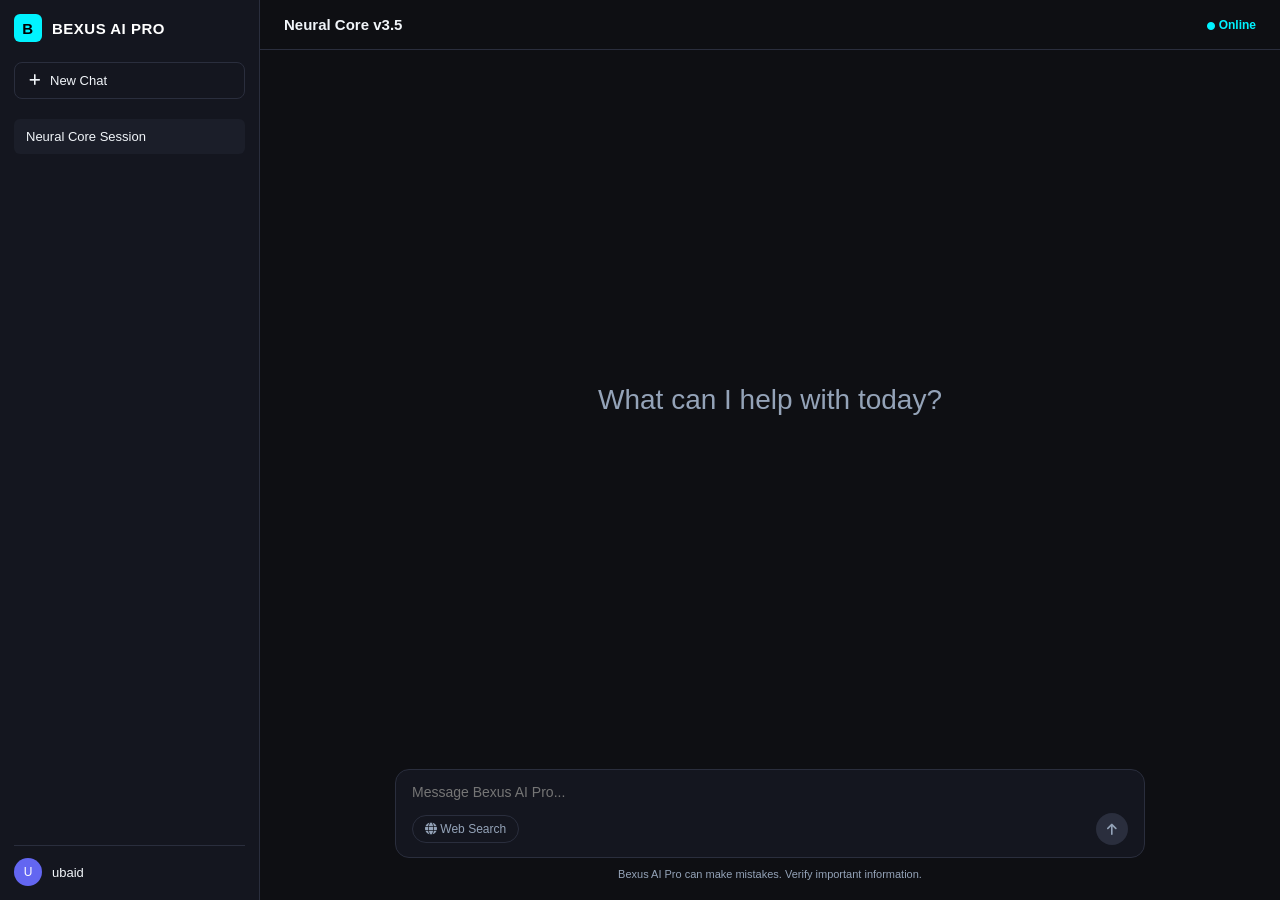
==== commit 0574910c: "Update index.html" ====
--- a/index.html
+++ b/index.html
@@ -3,25 +3,24 @@
 <head>
     <meta charset="UTF-8">
     <meta name="viewport" content="width=device-width, initial-scale=1.0">
-    <title>Bexus AI Pro - Neural Matrix</title>
+    <title>Bexus AI Pro</title>
     <link rel="stylesheet" href="https://cdnjs.cloudflare.com/ajax/libs/font-awesome/6.4.0/css/all.min.css">
     <style>
         :root {
-            --bg-deep: #050508;
-            --bg-panel: #0d0e15;
-            --bg-card: #141625;
-            --neon-cyan: #00f3ff;
-            --neon-purple: #b000ff;
-            --text-main: #f8fafc;
+            --bg-deep: #0e0f13;
+            --bg-panel: #14161f;
+            --bg-card: #1b1e29;
+            --accent: #00f3ff;
+            --text-main: #f1f5f9;
             --text-muted: #94a3b8;
-            --border-glow: rgba(0, 243, 255, 0.2);
+            --border: #2a2e3d;
         }
 
         * {
             box-sizing: border-box;
             margin: 0;
             padding: 0;
-            font-family: 'Segoe UI', Roboto, Helvetica, Arial, sans-serif;
+            font-family: -apple-system, BlinkMacSystemFont, "Segoe UI", Roboto, sans-serif;
         }
 
         body {
@@ -29,121 +28,69 @@
             color: var(--text-main);
             height: 100vh;
             overflow: hidden;
-            background-image: radial-gradient(circle at 10% 20%, rgba(176, 0, 255, 0.05) 0%, transparent 40%),
-                              radial-gradient(circle at 90% 80%, rgba(0, 243, 255, 0.05) 0%, transparent 40%);
-        }
-
-        .app-wrapper {
+        }
+
+        .app-layout {
             display: flex;
             height: 100vh;
             width: 100vw;
         }
 
-        /* Sidebar Style */
+        /* Sidebar */
         .sidebar {
-            width: 280px;
+            width: 260px;
             background: var(--bg-panel);
-            border-right: 1px solid var(--border-glow);
-            display: flex;
-            flex-direction: column;
-            padding: 16px;
-            box-shadow: 5px 0 25px rgba(0, 0, 0, 0.5);
-        }
-
-        .sidebar-top {
-            display: flex;
-            align-items: center;
-            justify-content: space-between;
+            border-right: 1px solid var(--border);
+            display: flex;
+            flex-direction: column;
+            padding: 14px;
+        }
+
+        .brand {
+            font-size: 15px;
+            font-weight: 700;
+            letter-spacing: 0.5px;
+            color: #fff;
             margin-bottom: 20px;
-        }
-
-        .brand-box {
-            display: flex;
-            align-items: center;
-            gap: 12px;
-        }
-
-        .brand-logo {
-            width: 34px;
-            height: 34px;
-            background: linear-gradient(135deg, var(--neon-cyan), var(--neon-purple));
-            color: #fff;
+            display: flex;
+            align-items: center;
+            gap: 10px;
+        }
+
+        .brand-icon {
+            width: 28px;
+            height: 28px;
+            background: var(--accent);
+            color: #000;
+            border-radius: 6px;
+            display: flex;
+            align-items: center;
+            justify-content: center;
             font-weight: bold;
-            font-size: 16px;
-            display: flex;
-            align-items: center;
-            justify-content: center;
-            border-radius: 8px;
-            box-shadow: 0 0 12px rgba(0, 243, 255, 0.4);
-        }
-
-        .brand-name {
-            font-size: 16px;
-            font-weight: 700;
-            letter-spacing: 1px;
-            background: linear-gradient(90deg, #fff, var(--neon-cyan));
-            -webkit-background-clip: text;
-            -webkit-text-fill-color: transparent;
         }
 
         .new-chat-btn {
             background: transparent;
-            border: 1px solid var(--neon-cyan);
-            color: var(--neon-cyan);
-            padding: 12px;
-            border-radius: 10px;
+            border: 1px solid var(--border);
+            color: var(--text-main);
+            padding: 10px 14px;
+            border-radius: 8px;
             cursor: pointer;
             display: flex;
             align-items: center;
-            justify-content: center;
             gap: 10px;
             font-size: 13px;
-            font-weight: 600;
-            margin-bottom: 15px;
-            transition: 0.3s;
-            box-shadow: inset 0 0 10px rgba(0, 243, 255, 0.1);
+            font-weight: 500;
+            margin-bottom: 20px;
+            transition: 0.2s;
         }
 
         .new-chat-btn:hover {
-            background: rgba(0, 243, 255, 0.15);
-            box-shadow: 0 0 15px rgba(0, 243, 255, 0.3);
-        }
-
-        .search-chats {
-            display: flex;
-            align-items: center;
-            background: var(--bg-deep);
-            border: 1px solid var(--border-glow);
-            border-radius: 10px;
-            padding: 10px 14px;
-            gap: 10px;
-            margin-bottom: 20px;
-        }
-
-        .search-chats i {
-            color: var(--neon-cyan);
-            font-size: 13px;
-        }
-
-        .search-chats input {
-            background: transparent;
-            border: none;
-            color: #fff;
-            outline: none;
-            font-size: 13px;
-            width: 100%;
-        }
-
-        .chats-category {
-            font-size: 11px;
-            color: var(--text-muted);
-            padding: 0 8px 8px 8px;
-            font-weight: 600;
-            letter-spacing: 1px;
-            text-transform: uppercase;
-        }
-
-        .chat-history-list {
+            background: var(--bg-card);
+            border-color: var(--accent);
+        }
+
+        .history-container {
             flex: 1;
             overflow-y: auto;
             display: flex;
@@ -152,157 +99,141 @@
         }
 
         .history-item {
-            padding: 10px 14px;
-            border-radius: 8px;
+            padding: 10px 12px;
+            border-radius: 6px;
             font-size: 13px;
             color: var(--text-muted);
             cursor: pointer;
-            transition: 0.2s;
-        }
-
-        .history-item:hover {
-            background: rgba(255, 255, 255, 0.03);
+        }
+
+        .history-item:hover, .history-item.active {
+            background: var(--bg-card);
             color: var(--text-main);
         }
 
-        .history-item.active {
-            background: rgba(0, 243, 255, 0.1);
-            color: var(--neon-cyan);
-            border-left: 3px solid var(--neon-cyan);
-        }
-
-        .sidebar-footer {
-            border-top: 1px solid var(--border-glow);
+        .user-box {
+            border-top: 1px solid var(--border);
             padding-top: 12px;
-        }
-
-        .user-profile {
-            display: flex;
-            align-items: center;
-            gap: 12px;
-            padding: 8px;
-            border-radius: 8px;
-            background: var(--bg-deep);
-            border: 1px solid var(--border-glow);
+            display: flex;
+            align-items: center;
+            gap: 10px;
+            font-size: 13px;
+            font-weight: 500;
         }
 
         .user-avatar {
-            width: 32px;
-            height: 32px;
-            background: linear-gradient(135deg, var(--neon-purple), #ff007f);
+            width: 28px;
+            height: 28px;
+            background: #6366f1;
             color: #fff;
             border-radius: 50%;
             display: flex;
             align-items: center;
             justify-content: center;
-            font-weight: bold;
-            font-size: 13px;
-            box-shadow: 0 0 10px rgba(176, 0, 255, 0.4);
-        }
-
-        .user-info span:first-child {
-            font-size: 13px;
-            font-weight: 600;
-            text-transform: capitalize;
-            color: var(--text-main);
-        }
-
-        /* Chat Main Window */
+            font-size: 12px;
+        }
+
+        /* Main Chat Window */
         .chat-main {
             flex: 1;
             display: flex;
             flex-direction: column;
-            background-color: var(--bg-deep);
+            background: var(--bg-deep);
             position: relative;
         }
 
-        .main-header {
-            padding: 18px 30px;
-            display: flex;
-            align-items: center;
+        .chat-header {
+            padding: 16px 24px;
+            border-bottom: 1px solid var(--border);
+            font-size: 15px;
+            font-weight: 600;
+            display: flex;
             justify-content: space-between;
-            border-bottom: 1px solid var(--border-glow);
-            background: rgba(13, 14, 21, 0.6);
-            backdrop-filter: blur(10px);
-        }
-
-        .neural-status {
-            display: flex;
-            align-items: center;
-            gap: 8px;
-            font-size: 12px;
-            color: var(--neon-cyan);
-            background: rgba(0, 243, 255, 0.08);
-            padding: 6px 12px;
-            border-radius: 20px;
-            border: 1px solid rgba(0, 243, 255, 0.2);
-        }
-
-        .pulse-dot {
-            width: 8px;
-            height: 8px;
-            background: var(--neon-cyan);
-            border-radius: 50%;
-            box-shadow: 0 0 8px var(--neon-cyan);
-            animation: pulse 1.5s infinite;
-        }
-
-        @keyframes pulse {
-            0% { transform: scale(0.95); opacity: 0.8; }
-            50% { transform: scale(1.2); opacity: 1; box-shadow: 0 0 15px var(--neon-cyan); }
-            100% { transform: scale(0.95); opacity: 0.8; }
-        }
-
-        .chat-messages-container {
+            align-items: center;
+        }
+
+        .chat-messages {
             flex: 1;
             overflow-y: auto;
-            padding: 30px;
-            display: flex;
-            flex-direction: column;
-            align-items: center;
-            gap: 20px;
-        }
-
-        .welcome-screen {
-            margin-top: 22vh;
+            padding: 24px;
+            display: flex;
+            flex-direction: column;
+            gap: 16px;
+            scroll-behavior: smooth;
+        }
+
+        .welcome-box {
+            margin: auto;
             text-align: center;
         }
 
-        .welcome-screen h1 {
-            font-size: 36px;
-            font-weight: 600;
-            background: linear-gradient(90deg, #fff, var(--text-muted));
-            -webkit-background-clip: text;
-            -webkit-text-fill-color: transparent;
-            text-shadow: 0 0 30px rgba(255, 255, 255, 0.1);
-        }
-
-        /* Chat Input Section */
-        .chat-input-section {
-            padding: 20px 30px;
-            display: flex;
-            flex-direction: column;
-            align-items: center;
-            background: linear-gradient(180deg, transparent, var(--bg-deep) 50%);
-        }
-
-        .input-container {
+        .welcome-box h1 {
+            font-size: 28px;
+            font-weight: 500;
+            color: var(--text-muted);
+        }
+
+        /* Message Bubbles Layout */
+        .message {
+            max-width: 750px;
             width: 100%;
-            max-width: 800px;
+            margin: 0 auto;
+            display: flex;
+            flex-direction: column;
+            gap: 4px;
+            font-size: 14px;
+            line-height: 1.6;
+        }
+
+        .message.user {
+            align-items: flex-end;
+        }
+
+        .message.ai {
+            align-items: flex-start;
+        }
+
+        .message-content {
+            padding: 12px 16px;
+            border-radius: 12px;
+            max-width: 85%;
+        }
+
+        .message.user .message-content {
             background: var(--bg-card);
-            border: 1px solid var(--border-glow);
-            border-radius: 16px;
-            padding: 14px 18px;
-            display: flex;
-            flex-direction: column;
-            gap: 12px;
-            box-shadow: 0 0 30px rgba(0, 243, 255, 0.05);
-            transition: 0.3s;
-        }
-
-        .input-container:focus-within {
-            border-color: var(--neon-cyan);
-            box-shadow: 0 0 20px rgba(0, 243, 255, 0.2);
+            color: #fff;
+            border-top-right-radius: 2px;
+        }
+
+        .message.ai .message-content {
+            background: transparent;
+            color: var(--text-main);
+            padding: 0;
+        }
+
+        /* Input Area */
+        .input-area {
+            padding: 20px 24px;
+            display: flex;
+            flex-direction: column;
+            align-items: center;
+            background: linear-gradient(180deg, transparent, var(--bg-deep) 30%);
+        }
+
+        .input-box {
+            width: 100%;
+            max-width: 750px;
+            background: var(--bg-panel);
+            border: 1px solid var(--border);
+            border-radius: 14px;
+            padding: 12px 16px;
+            display: flex;
+            flex-direction: column;
+            gap: 10px;
+        }
+
+        .input-box:focus-within {
+            border-color: var(--accent);
         }
 
         textarea {
@@ -312,274 +243,178 @@
             color: #fff;
             outline: none;
             resize: none;
-            font-size: 15px;
-            max-height: 150px;
+            font-size: 14px;
+            max-height: 120px;
             line-height: 1.5;
         }
 
-        .input-actions-left {
-            display: flex;
-            align-items: center;
-            gap: 10px;
+        .input-tools {
+            display: flex;
+            justify-content: space-between;
+            align-items: center;
         }
 
         .tool-btn {
-            background: var(--bg-deep);
-            border: 1px solid var(--border-glow);
+            background: transparent;
+            border: 1px solid var(--border);
             color: var(--text-muted);
-            padding: 6px 14px;
+            padding: 6px 12px;
             border-radius: 20px;
             font-size: 12px;
             cursor: pointer;
-            display: flex;
-            align-items: center;
-            gap: 6px;
-            transition: 0.3s;
         }
 
         .tool-btn:hover {
-            border-color: var(--neon-cyan);
-            color: var(--neon-cyan);
-            box-shadow: 0 0 10px rgba(0, 243, 255, 0.2);
-        }
-
-        .tool-btn.active {
-            background: rgba(0, 243, 255, 0.15);
-            border-color: var(--neon-cyan);
-            color: var(--neon-cyan);
-            box-shadow: 0 0 12px rgba(0, 243, 255, 0.3);
+            color: #fff;
+            border-color: #fff;
         }
 
         .send-btn {
-            align-self: flex-end;
-            background: linear-gradient(135deg, var(--neon-cyan), var(--neon-purple));
+            background: var(--accent);
             border: none;
-            width: 36px;
-            height: 36px;
+            width: 32px;
+            height: 32px;
             border-radius: 50%;
-            color: #fff;
+            color: #000;
             cursor: pointer;
             display: flex;
             align-items: center;
             justify-content: center;
-            font-size: 14px;
-            box-shadow: 0 0 15px rgba(0, 243, 255, 0.4);
-            transition: 0.3s;
+            font-size: 13px;
         }
 
         .send-btn:disabled {
-            background: #1e2030;
-            color: #4a5568;
-            box-shadow: none;
+            background: var(--border);
+            color: var(--text-muted);
             cursor: not-allowed;
         }
 
-        .send-btn:not(:disabled):hover {
-            transform: scale(1.05);
-            box-shadow: 0 0 20px var(--neon-cyan);
-        }
-
-        .disclaimer-footer {
+        .footer-note {
             font-size: 11px;
             color: var(--text-muted);
-            margin-top: 12px;
+            margin-top: 10px;
             text-align: center;
-            letter-spacing: 0.5px;
-        }
-
-        /* Message Bubbles Style */
-        .message-row {
-            width: 100%;
-            max-width: 800px;
-            display: flex;
-            margin-bottom: 24px;
-            gap: 16px;
-        }
-
-        .message-row.user {
-            justify-content: flex-end;
-        }
-
-        .msg-bubble {
-            padding: 14px 18px;
-            border-radius: 14px;
-            font-size: 14px;
-            line-height: 1.6;
-            max-width: 80%;
-        }
-
-        .message-row.user .msg-bubble {
-            background: var(--bg-card);
-            color: #fff;
-            border: 1px solid var(--border-glow);
-            border-top-right-radius: 2px;
-            box-shadow: 0 0 15px rgba(0, 243, 255, 0.05);
-        }
-
-        .message-row.ai .msg-bubble {
-            background: rgba(20, 22, 37, 0.4);
-            border: 1px solid rgba(176, 0, 255, 0.2);
-            color: var(--text-main);
-            border-top-left-radius: 2px;
-            box-shadow: 0 0 20px rgba(176, 0, 255, 0.05);
         }
     </style>
 </head>
 <body>
 
-    <div class="app-wrapper">
+    <div class="app-layout">
         <!-- Sidebar -->
         <aside class="sidebar">
-            <div class="sidebar-top">
-                <div class="brand-box">
-                    <div class="brand-logo">B</div>
-                    <span class="brand-name">BEXUS AI PRO</span>
+            <div class="brand">
+                <div class="brand-icon">B</div>
+                BEXUS AI PRO
+            </div>
+            <button class="new-chat-btn" onclick="startNewChat()">
+                <i class="fa-solid fa-plus"></i> New Chat
+            </button>
+            <div class="history-container" id="history-list">
+                <div class="history-item active">Neural Core Session</div>
+            </div>
+            <div class="user-box">
+                <div class="user-avatar">U</div>
+                <span>ubaid</span>
+            </div>
+        </aside>
+
+        <!-- Main Chat -->
+        <main class="chat-main">
+            <header class="chat-header">
+                <span>Neural Core v3.5</span>
+                <span style="font-size: 12px; color: var(--accent);"><i class="fa-solid fa-circle" style="font-size: 8px;"></i> Online</span>
+            </header>
+
+            <div class="chat-messages" id="chat-messages">
+                <div class="welcome-box" id="welcome-box">
+                    <h1>What can I help with today?</h1>
                 </div>
             </div>
 
-            <button class="new-chat-btn" onclick="startNewChat()">
-                <i class="fa-solid fa-plus"></i> New Neural Session
-            </button>
-
-            <div class="search-chats">
-                <i class="fa-solid fa-magnifying-glass"></i>
-                <input type="text" placeholder="Search neural archives..." id="chat-search" oninput="filterChats()">
-            </div>
-
-            <div class="chats-category">Recent Logs</div>
-            
-            <div class="chat-history-list" id="history-list">
-                <div class="history-item active">Neural Core Initialization</div>
-            </div>
-
-            <div class="sidebar-footer">
-                <div class="user-profile">
-                    <div class="user-avatar">U</div>
-                    <div class="user-info">
-                        <span>ubaid</span>
+            <div class="input-area">
+                <div class="input-box">
+                    <textarea id="user-input" placeholder="Message Bexus AI Pro..." rows="1" oninput="autoResize(this)" onkeydown="checkEnter(event)"></textarea>
+                    <div class="input-tools">
+                        <button class="tool-btn"><i class="fa-solid fa-globe"></i> Web Search</button>
+                        <button class="send-btn" id="send-btn" onclick="sendMessage()" disabled>
+                            <i class="fa-solid fa-arrow-up"></i>
+                        </button>
                     </div>
                 </div>
-            </div>
-        </aside>
-
-        <!-- Main Chat Area -->
-        <main class="chat-main">
-            <header class="main-header">
-                <span style="font-weight: 600; letter-spacing: 1px; color: var(--text-main);">Neural Core v3.5</span>
-                <div class="neural-status">
-                    <div class="pulse-dot"></div> System Online
-                </div>
-            </header>
-
-            <div class="chat-messages-container" id="chat-messages">
-                <div class="welcome-screen" id="welcome-screen">
-                    <h1>What neural query can I process today?</h1>
-                </div>
-            </div>
-
-            <div class="chat-input-section">
-                <div class="input-container">
-                    <div class="input-actions-left">
-                        <button class="tool-btn"><i class="fa-solid fa-plus"></i> Dataset</button>
-                        <button class="tool-btn web-search-btn" onclick="toggleWebSearch()"><i class="fa-solid fa-globe"></i> Web Search</button>
-                    </div>
-                    <textarea id="user-input" placeholder="Transmit command to Bexus AI Pro..." rows="1" oninput="autoResize(this)" onkeydown="handleKeyPress(event)"></textarea>
-                    <button class="send-btn" id="send-btn" onclick="sendMessage()" disabled>
-                        <i class="fa-solid fa-arrow-up"></i>
-                    </button>
-                </div>
-                <div class="disclaimer-footer">
-                    Bexus AI Pro neural models may generate anomalies. Verify critical parameters.
-                </div>
+                <div class="footer-note">Bexus AI Pro can make mistakes. Verify important information.</div>
             </div>
         </main>
     </div>
 
     <script>
-        const textarea = document.getElementById('user-input');
+        const input = document.getElementById('user-input');
         const sendBtn = document.getElementById('send-btn');
-
-        textarea.addEventListener('input', function() {
-            if (this.value.trim().length > 0) {
+        const messages = document.getElementById('chat-messages');
+
+        input.addEventListener('input', function() {
+            if(this.value.trim().length > 0) {
                 sendBtn.removeAttribute('disabled');
             } else {
                 sendBtn.setAttribute('disabled', 'true');
             }
         });
 
-        function autoResize(element) {
-            element.style.height = 'auto';
-            element.style.height = element.scrollHeight + 'px';
-        }
-
-        let webSearchActive = false;
-        function toggleWebSearch() {
-            webSearchActive = !webSearchActive;
-            const btn = document.querySelector('.web-search-btn');
-            if (webSearchActive) {
-                btn.classList.add('active');
-            } else {
-                btn.classList.remove('active');
+        function autoResize(el) {
+            el.style.height = 'auto';
+            el.style.height = el.scrollHeight + 'px';
+        }
+
+        function checkEnter(e) {
+            if(e.key === 'Enter' && !e.shiftKey) {
+                e.preventDefault();
+                sendMessage();
             }
         }
 
         function sendMessage() {
-            const text = textarea.value.trim();
-            if (!text) return;
-
-            const chatContainer = document.getElementById('chat-messages');
-            const welcomeScreen = document.getElementById('welcome-screen');
-            if (welcomeScreen) { welcomeScreen.remove(); }
-
-            chatContainer.insertAdjacentHTML('beforeend', `
-                <div class="message-row user">
-                    <div class="msg-bubble">${escapeHtml(text)}</div>
+            const text = input.value.trim();
+            if(!text) return;
+
+            const welcome = document.getElementById('welcome-box');
+            if(welcome) welcome.remove();
+
+            // Append User Message
+            messages.insertAdjacentHTML('beforeend', `
+                <div class="message user">
+                    <div class="message-content">${escapeHtml(text)}</div>
                 </div>
             `);
 
-            textarea.value = '';
-            textarea.style.height = 'auto';
+            input.value = '';
+            input.style.height = 'auto';
             sendBtn.setAttribute('disabled', 'true');
-            chatContainer.scrollTop = chatContainer.scrollHeight;
-
+            messages.scrollTop = messages.scrollHeight;
+
+            // Append AI Response Simulation
             setTimeout(() => {
-                chatContainer.insertAdjacentHTML('beforeend', `
-                    <div class="message-row ai">
-                        <div class="msg-bubble">
-                            <p>Analyzing command parameters for "${escapeHtml(text)}". Neural weights optimized successfully.</p>
+                messages.insertAdjacentHTML('beforeend', `
+                    <div class="message ai">
+                        <div class="message-content">
+                            <p>I am processing your query: "${escapeHtml(text)}". Systems are fully operational and aligned with your request.</p>
                         </div>
                     </div>
                 `);
-                chatContainer.scrollTop = chatContainer.scrollHeight;
-            }, 1000);
-        }
-
-        function handleKeyPress(event) {
-            if (event.key === 'Enter' && !event.shiftKey) {
-                event.preventDefault();
-                sendMessage();
-            }
+                messages.scrollTop = messages.scrollHeight;
+            }, 800);
         }
 
         function startNewChat() {
-            const chatContainer = document.getElementById('chat-messages');
-            chatContainer.innerHTML = `
-                <div class="welcome-screen" id="welcome-screen">
-                    <h1>What neural query can I process today?</h1>
+            messages.innerHTML = `
+                <div class="welcome-box" id="welcome-box">
+                    <h1>What can I help with today?</h1>
                 </div>
             `;
         }
 
-        function filterChats() {
-            const query = document.getElementById('chat-search').value.toLowerCase();
-            document.querySelectorAll('.history-item').forEach(item => {
-                item.style.display = item.textContent.toLowerCase().includes(query) ? 'block' : 'none';
-            });
-        }
-
-        function escapeHtml(text) {
-            const map = { '&': '&amp;', '<': '&lt;', '>': '&gt;', '"': '&quot;', "'": '&#039;' };
-            return text.replace(/[&<>"']/g, m => map[m]);
+        function escapeHtml(str) {
+            return str.replace(/[&<>'"]/g, 
+                tag => ({ '&': '&amp;', '<': '&lt;', '>': '&gt;', "'": '&#39;', '"': '&quot;' }[tag] || tag)
+            );
         }
     </script>
 </body>
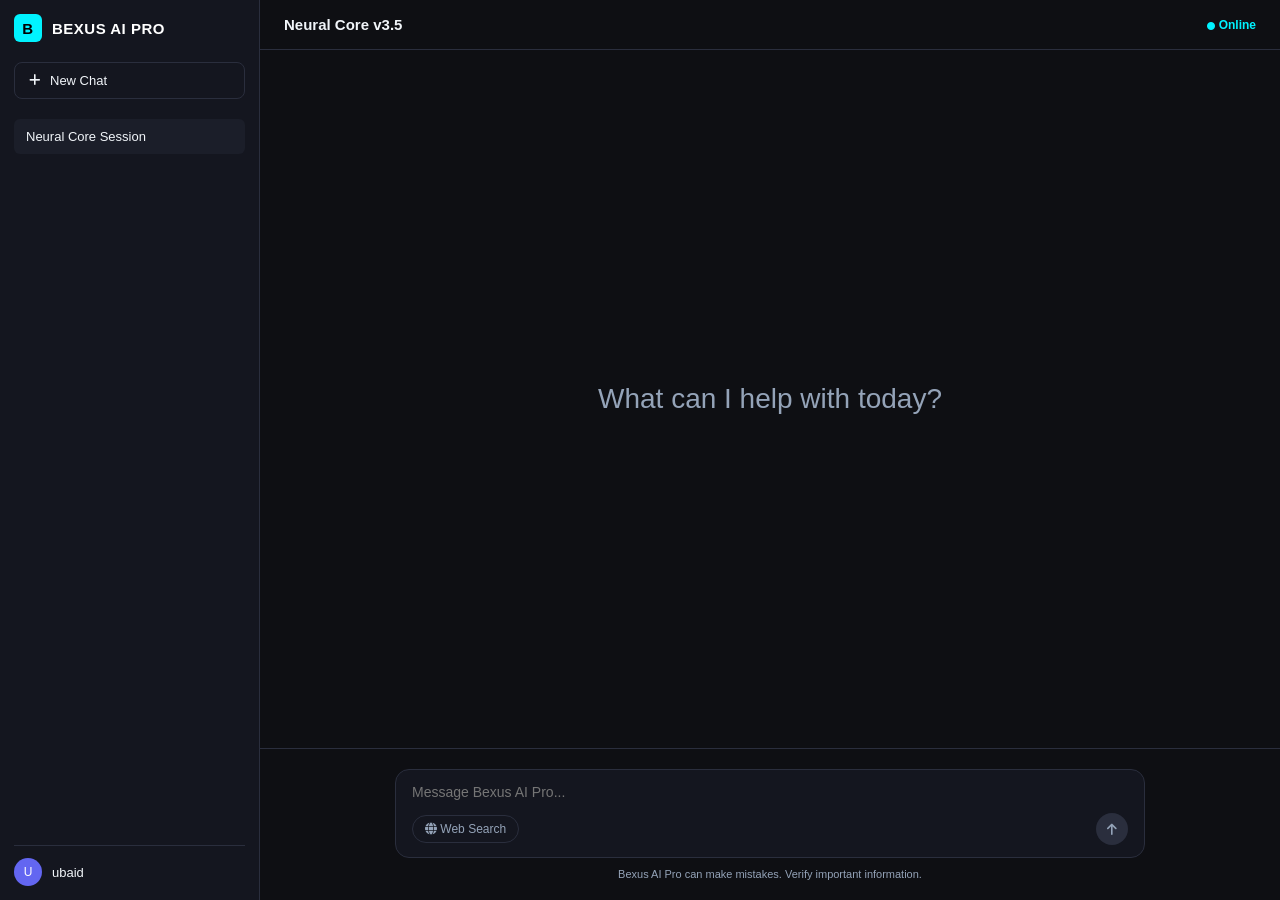
==== commit bc643012: "Update index.html" ====
--- a/index.html
+++ b/index.html
@@ -44,6 +44,7 @@
             display: flex;
             flex-direction: column;
             padding: 14px;
+            flex-shrink: 0;
         }
 
         .brand {
@@ -140,6 +141,8 @@
             flex-direction: column;
             background: var(--bg-deep);
             position: relative;
+            height: 100vh;
+            overflow: hidden;
         }
 
         .chat-header {
@@ -150,6 +153,7 @@
             display: flex;
             justify-content: space-between;
             align-items: center;
+            background: var(--bg-deep);
         }
 
         .chat-messages {
@@ -158,7 +162,7 @@
             padding: 24px;
             display: flex;
             flex-direction: column;
-            gap: 16px;
+            gap: 20px;
             scroll-behavior: smooth;
         }
 
@@ -173,42 +177,42 @@
             color: var(--text-muted);
         }
 
-        /* Message Bubbles Layout */
-        .message {
-            max-width: 750px;
+        /* Perfect Message Alignment */
+        .message-row {
             width: 100%;
-            margin: 0 auto;
-            display: flex;
-            flex-direction: column;
-            gap: 4px;
+            display: flex;
+            flex-direction: column;
+        }
+
+        .message-row.user {
+            align-items: flex-end;
+        }
+
+        .message-row.ai {
+            align-items: flex-start;
+        }
+
+        .message-bubble {
+            max-width: 75%;
+            padding: 12px 16px;
+            border-radius: 12px;
             font-size: 14px;
             line-height: 1.6;
-        }
-
-        .message.user {
-            align-items: flex-end;
-        }
-
-        .message.ai {
-            align-items: flex-start;
-        }
-
-        .message-content {
-            padding: 12px 16px;
-            border-radius: 12px;
-            max-width: 85%;
-        }
-
-        .message.user .message-content {
+            word-break: break-word;
+        }
+
+        .message-row.user .message-bubble {
             background: var(--bg-card);
             color: #fff;
             border-top-right-radius: 2px;
-        }
-
-        .message.ai .message-content {
-            background: transparent;
+            border: 1px solid var(--border);
+        }
+
+        .message-row.ai .message-bubble {
+            background: var(--bg-panel);
             color: var(--text-main);
-            padding: 0;
+            border-top-left-radius: 2px;
+            border: 1px solid var(--border);
         }
 
         /* Input Area */
@@ -217,7 +221,8 @@
             display: flex;
             flex-direction: column;
             align-items: center;
-            background: linear-gradient(180deg, transparent, var(--bg-deep) 30%);
+            background: var(--bg-deep);
+            border-top: 1px solid var(--border);
         }
 
         .input-box {
@@ -378,10 +383,10 @@
             const welcome = document.getElementById('welcome-box');
             if(welcome) welcome.remove();
 
-            // Append User Message
+            // Append User Message (Right Side)
             messages.insertAdjacentHTML('beforeend', `
-                <div class="message user">
-                    <div class="message-content">${escapeHtml(text)}</div>
+                <div class="message-row user">
+                    <div class="message-bubble">${escapeHtml(text)}</div>
                 </div>
             `);
 
@@ -390,12 +395,12 @@
             sendBtn.setAttribute('disabled', 'true');
             messages.scrollTop = messages.scrollHeight;
 
-            // Append AI Response Simulation
+            // Append AI Response Simulation (Left Side)
             setTimeout(() => {
                 messages.insertAdjacentHTML('beforeend', `
-                    <div class="message ai">
-                        <div class="message-content">
-                            <p>I am processing your query: "${escapeHtml(text)}". Systems are fully operational and aligned with your request.</p>
+                    <div class="message-row ai">
+                        <div class="message-bubble">
+                            I am processing your query: "${escapeHtml(text)}". Systems are fully operational and aligned with your request.
                         </div>
                     </div>
                 `);
